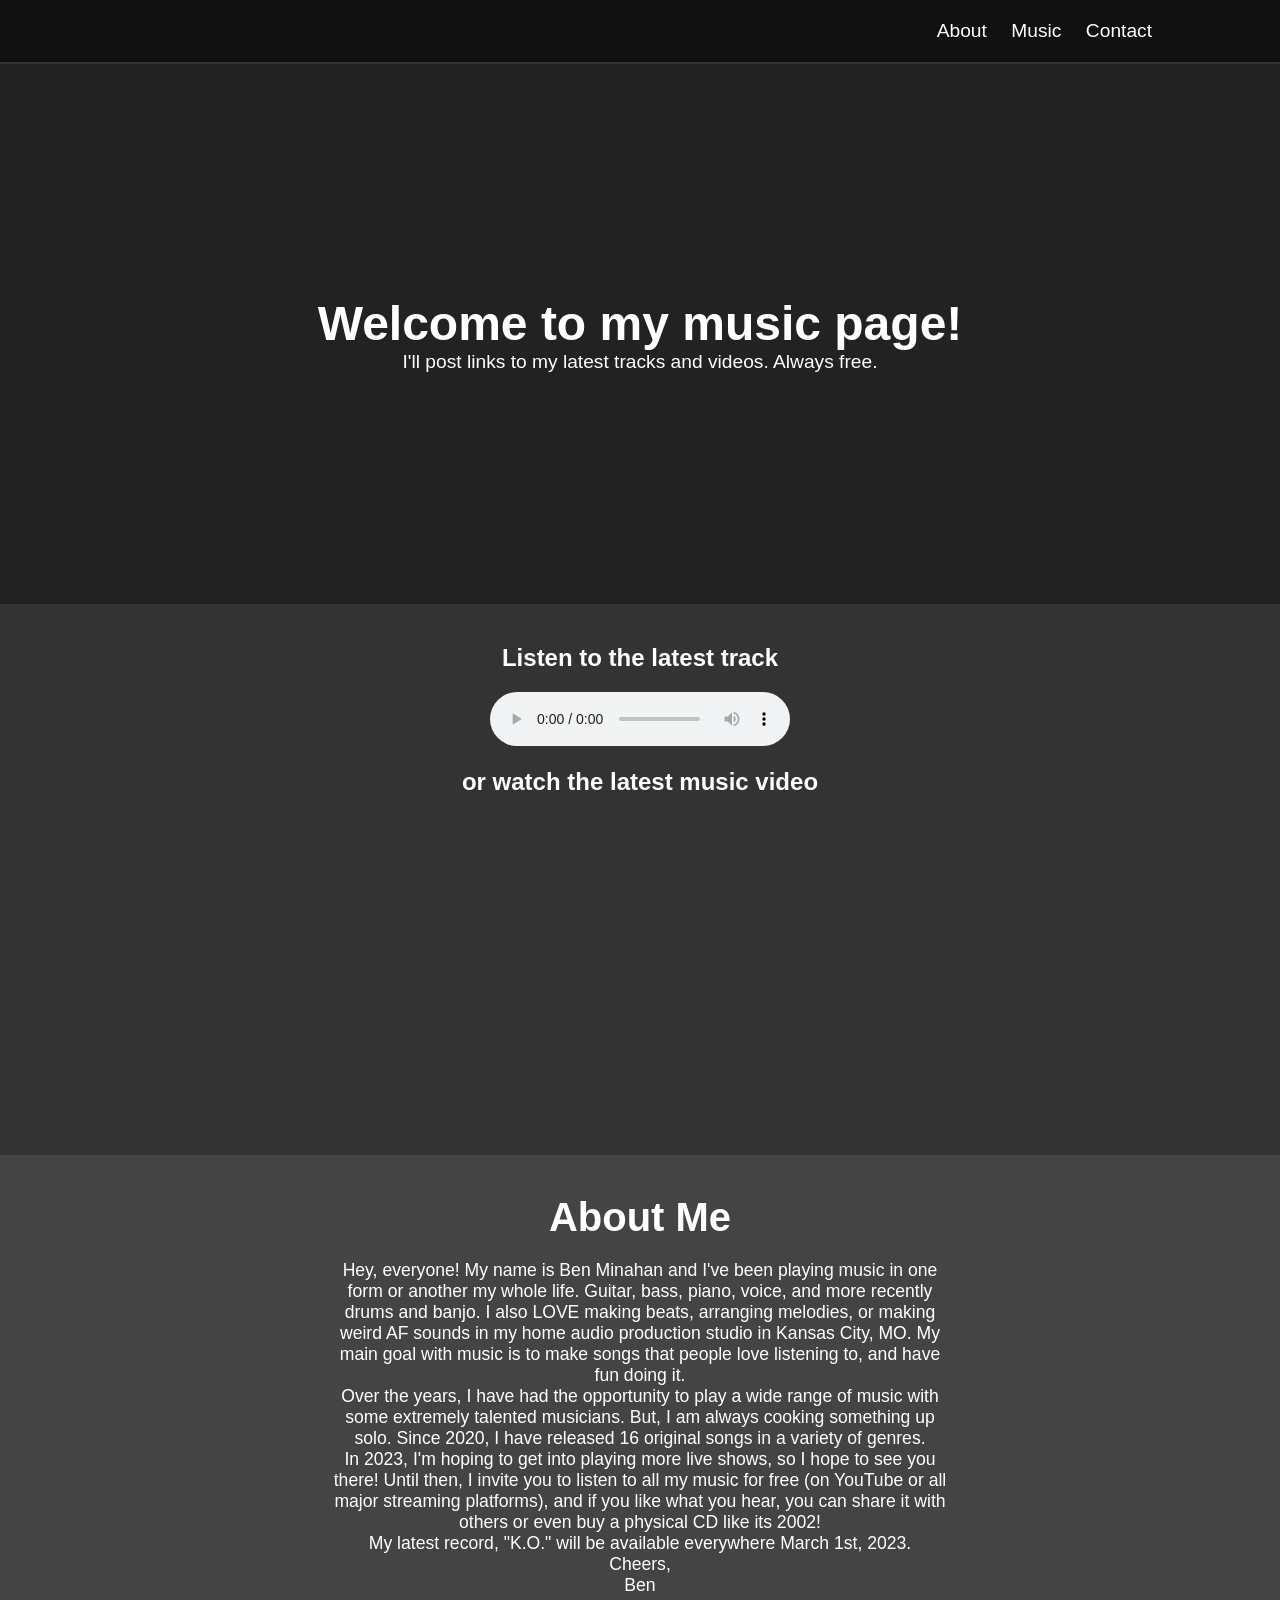
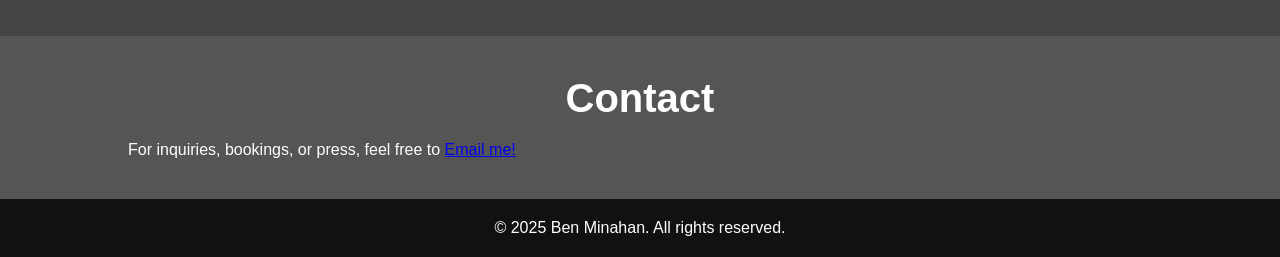
==== index.html @ 171ef887 "make background image" ====
<!DOCTYPE html>
<html lang="en">
<head>
  <meta charset="UTF-8">
  <meta name="viewport" content="width=device-width, initial-scale=1.0">
  <meta name="description" content="Official Website of [Musician's Name]">
  <title>Ben Minahan Music - Official Website</title>
  <link rel="stylesheet" href="styles.css">
</head>
<body>
  <header class="header">
    <div class="container">
      <nav>
        <ul>
          <li><a href="#about">About</a></li>
          <li><a href="#music">Music</a></li>
          <li><a href="#contact">Contact</a></li>
        </ul>
      </nav>
    </div>
  </header>

  <section id="hero" class="hero" style="background-image: url('ben-dandylion.jpg');">
    <div class="hero-content">
      <h2>Welcome to my music page!</h2>
      <p>I'll post links to my latest tracks and videos. Always free.</p>
    </div>
  </section>

  <section id="music" class="music">
    <div class="container">
      <h2>Listen to the latest track</h2>
      <audio controls>
        <source src="audio/track.mp3" type="audio/mpeg">
        Your browser does not support the audio element.
      </audio>
    </div>
    <br>
    <div class="container">
      <h2>or watch the latest music video</h2>
      <iframe width="560" height="315" src="https://www.youtube.com/embed/m8lIulP25Xk?si=ZqQTw4-spLKIsYto" title="YouTube video player" frameborder="0" allow="accelerometer; autoplay; clipboard-write; encrypted-media; gyroscope; picture-in-picture; web-share" referrerpolicy="strict-origin-when-cross-origin" allowfullscreen></iframe>
    </div>
  </section>

  <section id="about" class="about">
    <div class="container">
      <h2>About Me</h2>
      <div>
        <p style="text-align:center;">Hey, everyone! My name is Ben Minahan and I've been playing music in one form or another my whole life. Guitar, bass, piano, voice, and more recently drums and banjo. I also LOVE making beats, arranging melodies, or making weird AF sounds in my home audio production studio in Kansas City, MO. My main goal with music is to make songs that people love listening to, and have fun doing it.</p>
        
        <p style="text-align:center;">Over the years, I have had the opportunity to play a wide range of music with some extremely talented musicians. But, I am always cooking something up solo. Since 2020, I have released 16 original songs in a variety of genres.</p>
        
        <p style="text-align:center;">In 2023, I'm hoping to get into playing more live shows, so I hope to see you there! Until then, I invite you to listen to all my music for free (on YouTube or all major streaming platforms), and if you like what you hear, you can share it with others or even buy a physical CD like its 2002!</p>
        
        <p style="text-align:center;">My latest record, "K.O." will be available everywhere March 1st, 2023.</p>
        
        <p style="text-align:center;">Cheers,</p>
        
        <p style="text-align:center;">Ben</p>
      </div>
  </section>

  <section id="contact" class="contact">
    <div class="container">
      <h2>Contact</h2>
      <p>For inquiries, bookings, or press, feel free to <a href="mailto:bminahan73@gmail.com">Email me!</a></p>
    </div>
  </section>

  <footer class="footer">
    <div class="container">
      <p>&copy; 2025 Ben Minahan. All rights reserved.</p>
    </div>
  </footer>

  <script src="script.js"></script>
</body>
</html>
---- styles.css ----
/* Reset and basic styling */
* {
  margin: 0;
  padding: 0;
  box-sizing: border-box;
}

body {
  font-family: 'Arial', sans-serif;
  color: #fff;
  background-color: #222;
}

.container {
  width: 80%;
  margin: 0 auto;
}

/* Header */
.header {
  padding: 20px 0;
  background-color: #111;
  border-bottom: 2px solid #333;
}

.header .logo h1 {
  font-size: 2.5rem;
  color: #fff;
  margin-bottom: 0;
}

.header nav ul {
  list-style: none;
  text-align: right;
}

.header nav ul li {
  display: inline-block;
  margin-left: 20px;
}

.header nav ul li a {
  color: #fff;
  text-decoration: none;
  font-size: 1.2rem;
}

/* Hero Section */
.hero {
  background: url('hero-image.jpg') no-repeat center center/cover;
  height: 60vh;
  display: flex;
  align-items: center;
  justify-content: center;
  text-align: center;
}

.hero-content h2 {
  font-size: 3rem;
  color: #fff;
}

.hero-content p {
  font-size: 1.2rem;
  color: #fff;
}

/* Music Section */
.music {
  padding: 40px 0;
  background-color: #333;
  text-align: center;
}

.music audio {
  margin-top: 20px;
}

/* About Section */
.about {
  padding: 40px 0;
  background-color: #444;
  text-align: center;
}

.about h2 {
  font-size: 2.5rem;
  margin-bottom: 20px;
}

.about p {
  font-size: 1.1rem;
  width: 60%;
  margin: 0 auto;
}

/* Contact Section */
.contact {
  padding: 40px 0;
  background-color: #555;
}

.contact h2 {
  font-size: 2.5rem;
  text-align: center;
  margin-bottom: 20px;
}

.contact form {
  max-width: 600px;
  margin: 0 auto;
}

.contact label {
  font-size: 1.1rem;
  display: block;
  margin-bottom: 5px;
}

.contact input, .contact textarea {
  width: 100%;
  padding: 10px;
  margin-bottom: 20px;
  border: 1px solid #333;
  border-radius: 5px;
  background-color: #666;
  color: #fff;
}

.contact button {
  width: 100%;
  padding: 15px;
  background-color: #000;
  color: #fff;
  border: none;
  font-size: 1.2rem;
  cursor: pointer;
  transition: background-color 0.3s;
}

.contact button:hover {
  background-color: #444;
}

/* Footer */
.footer {
  padding: 20px 0;
  background-color: #111;
  text-align: center;
}

.footer p {
  font-size: 1rem;
}
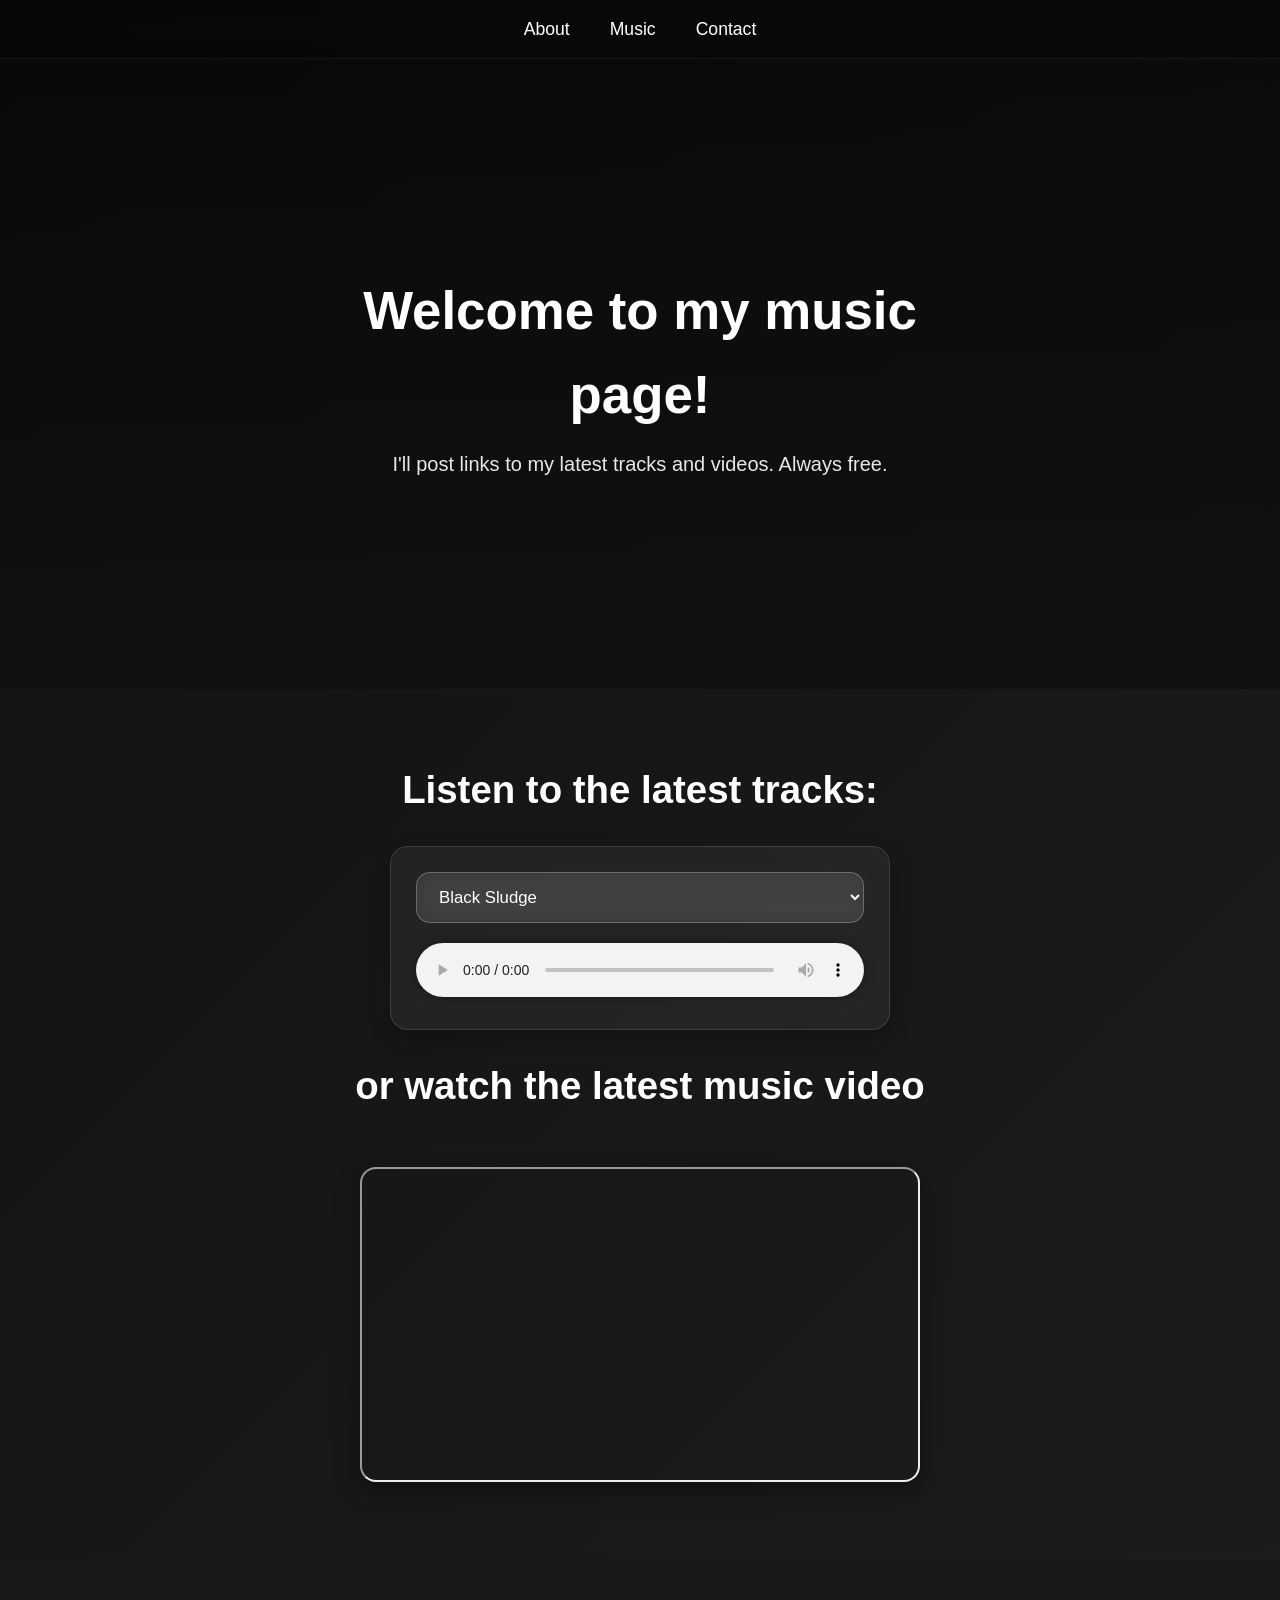
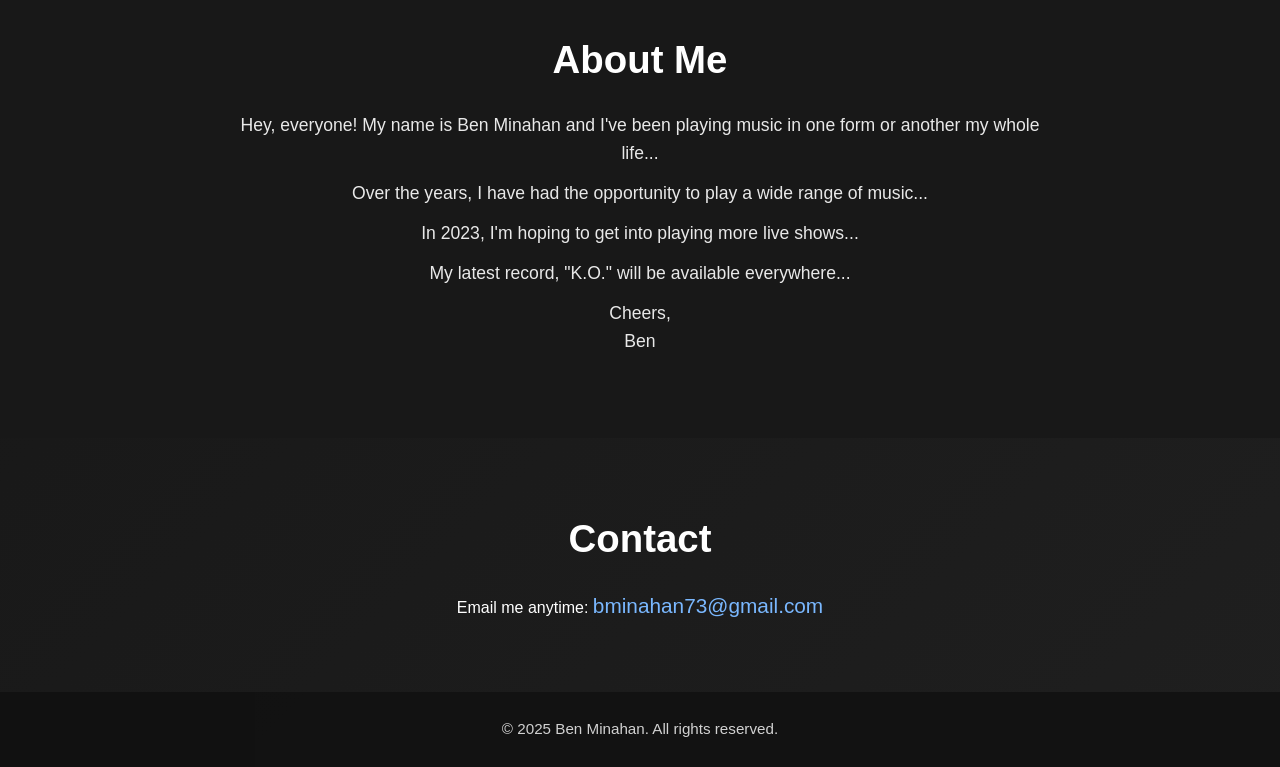
==== commit d5d28cdf: "site revamp" ====
--- a/index.html
+++ b/index.html
@@ -1,26 +1,228 @@
 <!DOCTYPE html>
 <html lang="en">
 <head>
-  <meta charset="UTF-8">
-  <meta name="viewport" content="width=device-width, initial-scale=1.0">
-  <meta name="description" content="Official Website of [Musician's Name]">
+  <meta charset="UTF-8" />
+  <meta name="viewport" content="width=device-width, initial-scale=1.0" />
   <title>Ben Minahan Music - Official Website</title>
-  <link rel="stylesheet" href="styles.css">
+
+  <style>
+    /* Global Reset */
+    * {
+      margin: 0;
+      padding: 0;
+      box-sizing: border-box;
+    }
+
+    body {
+      font-family: "Inter", Arial, sans-serif;
+      background: linear-gradient(135deg, #111 0%, #1f1f1f 100%);
+      color: #fff;
+      line-height: 1.6;
+      overflow-x: hidden;
+    }
+
+    .container {
+      width: min(90%, 1100px);
+      margin: auto;
+    }
+
+    /* Header */
+    header {
+      position: sticky;
+      top: 0;
+      backdrop-filter: blur(12px);
+      background: rgba(0, 0, 0, 0.55);
+      padding: 15px 0;
+      z-index: 20;
+      border-bottom: 1px solid rgba(255, 255, 255, 0.06);
+    }
+
+    nav ul {
+      display: flex;
+      justify-content: center;
+      list-style: none;
+      gap: 40px;
+    }
+
+    nav a {
+      color: #fff;
+      text-decoration: none;
+      font-size: 1.1rem;
+      font-weight: 500;
+      padding-bottom: 4px;
+      transition: 0.25s ease;
+    }
+
+    nav a:hover {
+      color: #7ab8ff;
+      border-bottom: 2px solid #7ab8ff;
+    }
+
+    /* Hero Section */
+    .hero {
+      background: url('/img/benm-dandylion.jpg') center/cover no-repeat;
+      height: 70vh;
+      display: flex;
+      justify-content: center;
+      align-items: center;
+      text-align: center;
+      padding: 0 20px;
+      position: relative;
+    }
+
+    .hero::after {
+      content: "";
+      position: absolute;
+      inset: 0;
+      background: linear-gradient(to bottom, rgba(0,0,0,0.5), #111);
+    }
+
+    .hero-content {
+      position: relative;
+      z-index: 2;
+      max-width: 700px;
+    }
+
+    .hero h2 {
+      font-size: 3.3rem;
+      font-weight: 700;
+      margin-bottom: 10px;
+    }
+
+    .hero p {
+      font-size: 1.25rem;
+      opacity: 0.9;
+    }
+
+    /* Section Titles */
+    h2 {
+      font-size: 2.4rem;
+      font-weight: 600;
+      margin-bottom: 20px;
+    }
+
+    /* Music Section */
+    .music {
+      padding: 70px 0;
+      text-align: center;
+    }
+
+    .glass-box {
+      margin: 25px auto;
+      padding: 25px;
+      width: min(90%, 500px);
+      background: rgba(255, 255, 255, 0.06);
+      border-radius: 18px;
+      backdrop-filter: blur(10px);
+      border: 1px solid rgba(255, 255, 255, 0.12);
+      box-shadow: 0 8px 20px rgba(0,0,0,0.25);
+    }
+
+    /* Custom Select */
+    .styled-select {
+      width: 100%;
+      padding: 14px 18px;
+      border-radius: 14px;
+      border: 1px solid rgba(255,255,255,0.25);
+      background: rgba(255,255,255,0.08);
+      color: #fff;
+      font-size: 1.05rem;
+      cursor: pointer;
+      backdrop-filter: blur(8px);
+      transition: 0.3s;
+    }
+
+    .styled-select:hover {
+      background: rgba(255,255,255,0.15);
+    }
+
+    .styled-select:focus {
+      outline: 2px solid #7ab8ff;
+    }
+
+    /* Ensure visible text in the dropdown list */
+    .styled-select {
+    color: #fff; /* keeps the selected value white in your dark UI */
+    }
+
+    /* Make the option text dark on the (typically) light dropdown background */
+    .styled-select option {
+    color: #111;
+    background: #fff; /* explicit background helps some browsers */
+    }
+
+    /* small nicety: make the selected option show white text on dark background */
+    .styled-select option:checked,
+    .styled-select option[selected] {
+    color: #fff;
+    background: rgba(0,0,0,0.6);
+    }
+
+    audio {
+      width: 100%;
+      margin-top: 20px;
+      filter: drop-shadow(0 0 6px rgba(0,0,0,0.35));
+    }
+
+    iframe {
+      border-radius: 16px;
+      margin-top: 30px;
+      box-shadow: 0 8px 25px rgba(0,0,0,0.4);
+    }
+
+    /* About Section */
+    .about {
+      padding: 70px 0;
+      text-align: center;
+      background: #181818;
+    }
+
+    .about p {
+      max-width: 800px;
+      margin: 12px auto;
+      opacity: 0.9;
+      font-size: 1.1rem;
+    }
+
+    /* Contact Section */
+    .contact {
+      padding: 70px 0;
+      text-align: center;
+    }
+
+    .contact a {
+      color: #7ab8ff;
+      font-size: 1.3rem;
+      text-decoration: none;
+    }
+
+    .contact a:hover {
+      text-decoration: underline;
+    }
+
+    /* Footer */
+    footer {
+      padding: 25px 0;
+      background: #101010;
+      text-align: center;
+      font-size: 0.95rem;
+      opacity: 0.8;
+    }
+  </style>
 </head>
+
 <body>
-  <header class="header">
-    <div class="container">
-      <nav>
-        <ul>
-          <li><a href="#about">About</a></li>
-          <li><a href="#music">Music</a></li>
-          <li><a href="#contact">Contact</a></li>
-        </ul>
-      </nav>
-    </div>
+  <header>
+    <nav>
+      <ul>
+        <li><a href="#about">About</a></li>
+        <li><a href="#music">Music</a></li>
+        <li><a href="#contact">Contact</a></li>
+      </ul>
+    </nav>
   </header>
 
-  <section id="hero" class="hero" style="background-image: url('ben-dandylion.jpg');">
+  <section class="hero">
     <div class="hero-content">
       <h2>Welcome to my music page!</h2>
       <p>I'll post links to my latest tracks and videos. Always free.</p>
@@ -28,51 +230,72 @@
   </section>
 
   <section id="music" class="music">
-    <div class="container">
-      <h2>Listen to the latest track</h2>
-      <audio controls>
-        <source src="audio/track.mp3" type="audio/mpeg">
-        Your browser does not support the audio element.
+    <h2>Listen to the latest tracks:</h2>
+
+    <div class="glass-box">
+      <select id="songSelect" class="styled-select">
+        <option value="ko-album/01 Black Sludge.wav">Black Sludge</option>
+        <option value="ko-album/02 I'll Wait It Out.wav">I'll Wait it Out</option>
+        <option value="ko-album/03 What are you Running From.wav">What are you Running From</option>
+        <option value="ko-album/04 Ghosts.wav">Ghost (Justin Bieber Cover)</option>
+        <option value="ko-album/05 Every Time you Look Around.wav">Every Time you Look Around</option>
+        <option value="ko-album/06 Can't Look Away.wav">Can't Look Away</option>
+      </select>
+
+      <audio id="audioPlayer" controls>
+        <source id="audioSource" src="ko-album/01 Black Sludge.wav" type="audio/mpeg" />
       </audio>
     </div>
-    <br>
-    <div class="container">
-      <h2>or watch the latest music video</h2>
-      <iframe width="560" height="315" src="https://www.youtube.com/embed/m8lIulP25Xk?si=ZqQTw4-spLKIsYto" title="YouTube video player" frameborder="0" allow="accelerometer; autoplay; clipboard-write; encrypted-media; gyroscope; picture-in-picture; web-share" referrerpolicy="strict-origin-when-cross-origin" allowfullscreen></iframe>
-    </div>
+
+    <h2>or watch the latest music video</h2>
+    <iframe width="560" height="315"
+      src="https://www.youtube.com/embed/m8lIulP25Xk?si=ZqQTw4-spLKIsYto"
+      allowfullscreen>
+    </iframe>
   </section>
 
   <section id="about" class="about">
     <div class="container">
       <h2>About Me</h2>
-      <div>
-        <p style="text-align:center;">Hey, everyone! My name is Ben Minahan and I've been playing music in one form or another my whole life. Guitar, bass, piano, voice, and more recently drums and banjo. I also LOVE making beats, arranging melodies, or making weird AF sounds in my home audio production studio in Kansas City, MO. My main goal with music is to make songs that people love listening to, and have fun doing it.</p>
-        
-        <p style="text-align:center;">Over the years, I have had the opportunity to play a wide range of music with some extremely talented musicians. But, I am always cooking something up solo. Since 2020, I have released 16 original songs in a variety of genres.</p>
-        
-        <p style="text-align:center;">In 2023, I'm hoping to get into playing more live shows, so I hope to see you there! Until then, I invite you to listen to all my music for free (on YouTube or all major streaming platforms), and if you like what you hear, you can share it with others or even buy a physical CD like its 2002!</p>
-        
-        <p style="text-align:center;">My latest record, "K.O." will be available everywhere March 1st, 2023.</p>
-        
-        <p style="text-align:center;">Cheers,</p>
-        
-        <p style="text-align:center;">Ben</p>
-      </div>
-  </section>
-
-  <section id="contact" class="contact">
-    <div class="container">
-      <h2>Contact</h2>
-      <p>For inquiries, bookings, or press, feel free to <a href="mailto:bminahan73@gmail.com">Email me!</a></p>
+
+      <p>Hey, everyone! My name is Ben Minahan and I've been playing music in one form or another my whole life...</p>
+      <p>Over the years, I have had the opportunity to play a wide range of music...</p>
+      <p>In 2023, I'm hoping to get into playing more live shows...</p>
+      <p>My latest record, "K.O." will be available everywhere...</p>
+      <p>Cheers,<br>Ben</p>
     </div>
   </section>
 
-  <footer class="footer">
-    <div class="container">
-      <p>&copy; 2025 Ben Minahan. All rights reserved.</p>
-    </div>
+  <section id="contact" class="contact">
+    <h2>Contact</h2>
+    <p>Email me anytime: <a href="mailto:bminahan73@gmail.com">bminahan73@gmail.com</a></p>
+  </section>
+
+  <footer>
+    <p>&copy; 2025 Ben Minahan. All rights reserved.</p>
   </footer>
 
-  <script src="script.js"></script>
+  <script>
+    // Smooth scroll
+    document.querySelectorAll('a[href^="#"]').forEach(link => {
+      link.addEventListener("click", e => {
+        e.preventDefault();
+        document.querySelector(link.getAttribute("href")).scrollIntoView({
+          behavior: "smooth"
+        });
+      });
+    });
+
+    // Dynamic Audio Player
+    const select = document.getElementById("songSelect");
+    const audio = document.getElementById("audioPlayer");
+    const source = document.getElementById("audioSource");
+
+    select.addEventListener("change", () => {
+      source.src = select.value;
+      audio.load();
+      audio.play();
+    });
+  </script>
 </body>
 </html>
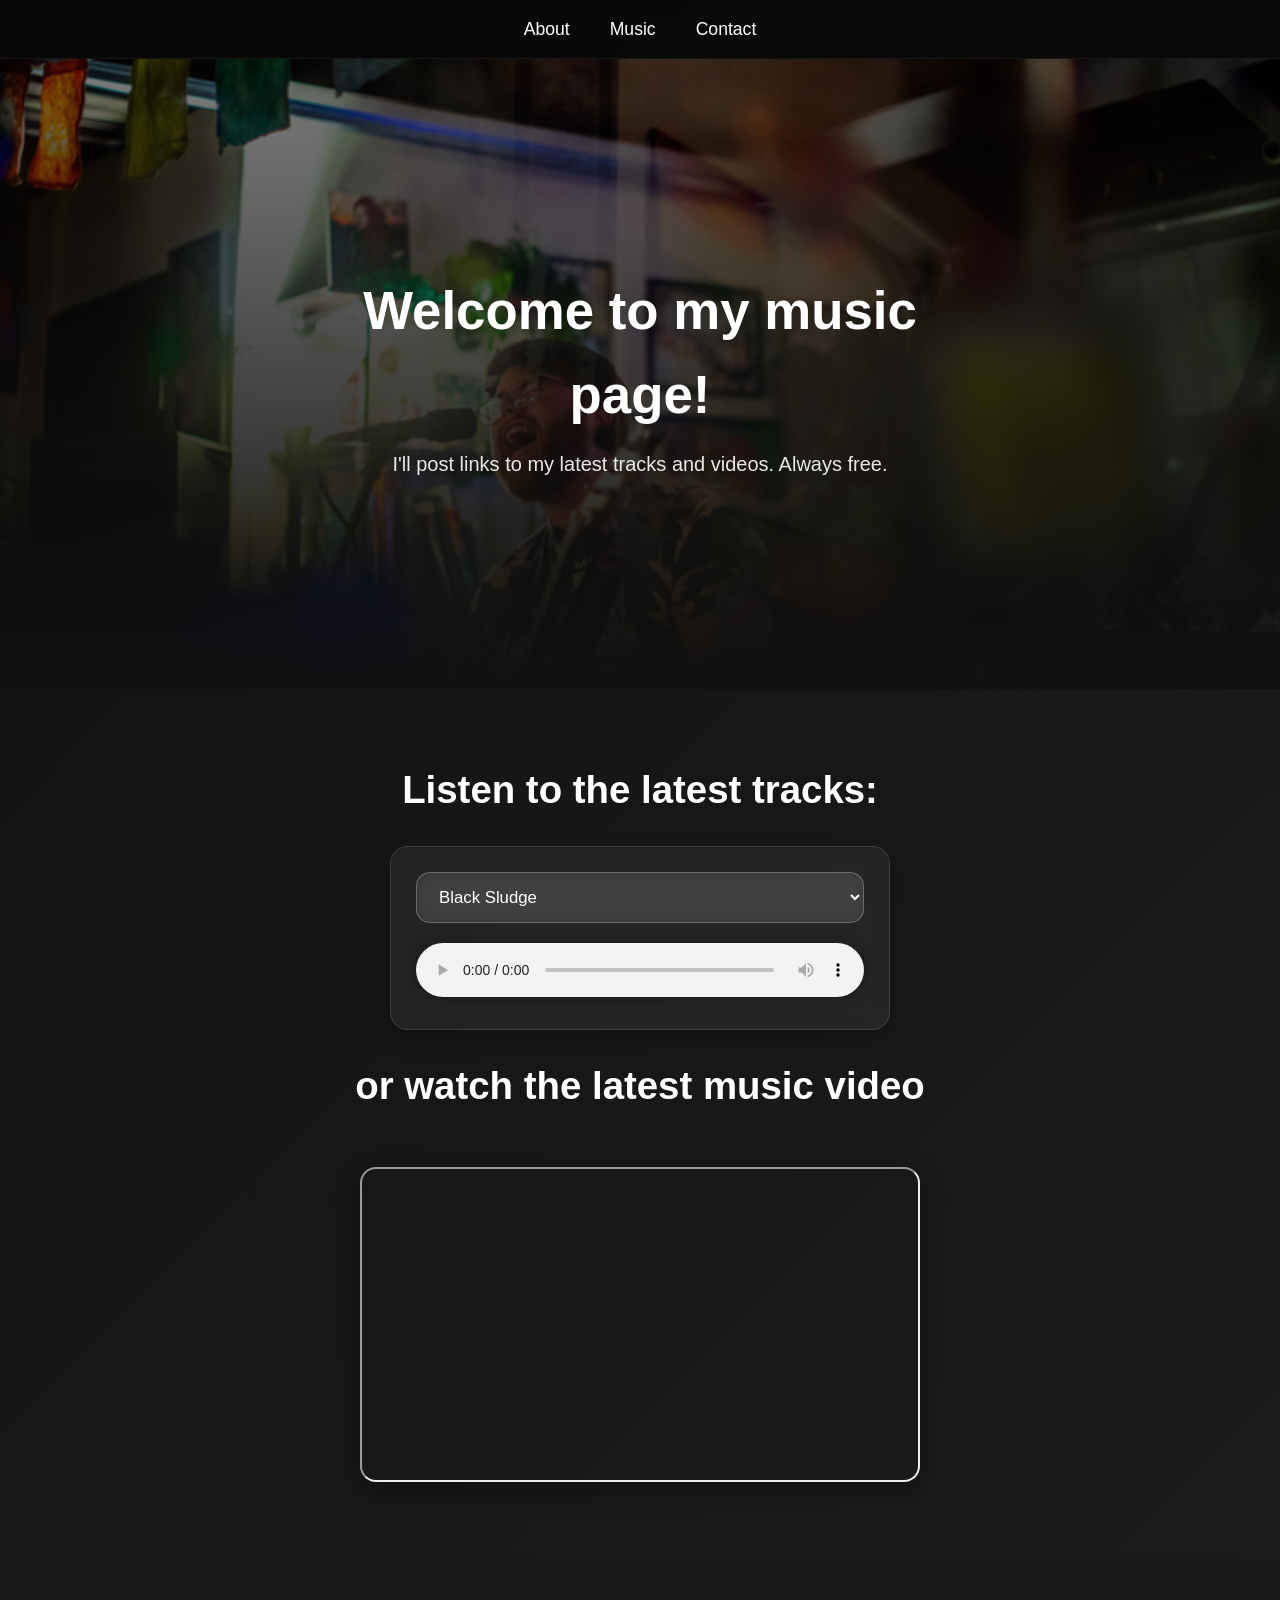
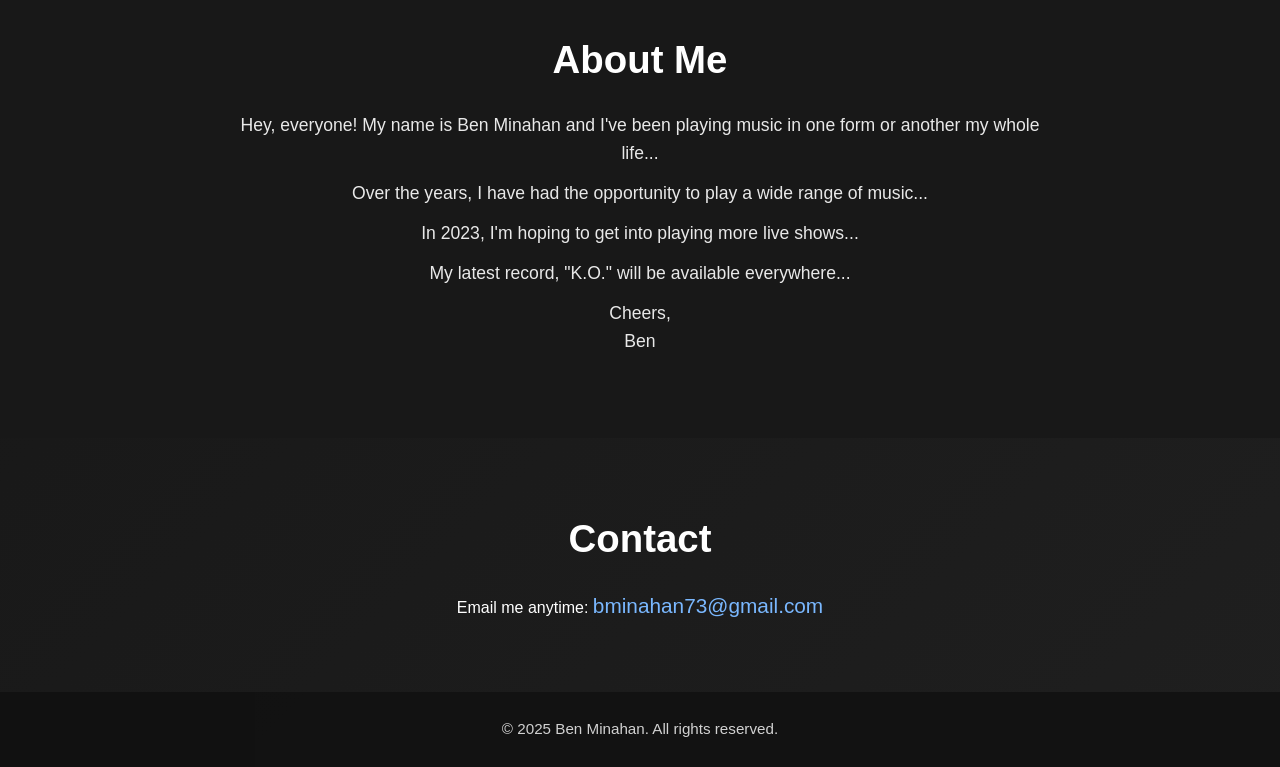
==== commit 2fc81e5b: "adding image and fixing paths" ====
--- a/index.html
+++ b/index.html
@@ -60,7 +60,7 @@
 
     /* Hero Section */
     .hero {
-      background: url('/img/benm-dandylion.jpg') center/cover no-repeat;
+      background: url('./img/me-music.jpg') center/cover no-repeat;
       height: 70vh;
       display: flex;
       justify-content: center;
@@ -234,16 +234,16 @@
 
     <div class="glass-box">
       <select id="songSelect" class="styled-select">
-        <option value="ko-album/01 Black Sludge.wav">Black Sludge</option>
-        <option value="ko-album/02 I'll Wait It Out.wav">I'll Wait it Out</option>
-        <option value="ko-album/03 What are you Running From.wav">What are you Running From</option>
-        <option value="ko-album/04 Ghosts.wav">Ghost (Justin Bieber Cover)</option>
-        <option value="ko-album/05 Every Time you Look Around.wav">Every Time you Look Around</option>
-        <option value="ko-album/06 Can't Look Away.wav">Can't Look Away</option>
+        <option value="./ko-album/01 Black Sludge.wav">Black Sludge</option>
+        <option value="./ko-album/02 I'll Wait It Out.wav">I'll Wait it Out</option>
+        <option value="./ko-album/03 What are you Running From.wav">What are you Running From</option>
+        <option value="./ko-album/04 Ghosts.wav">Ghost (Justin Bieber Cover)</option>
+        <option value="./ko-album/05 Every Time you Look Around.wav">Every Time you Look Around</option>
+        <option value="./ko-album/06 Can't Look Away.wav">Can't Look Away</option>
       </select>
 
       <audio id="audioPlayer" controls>
-        <source id="audioSource" src="ko-album/01 Black Sludge.wav" type="audio/mpeg" />
+        <source id="audioSource" src="./ko-album/01 Black Sludge.wav" type="audio/mpeg" />
       </audio>
     </div>
 
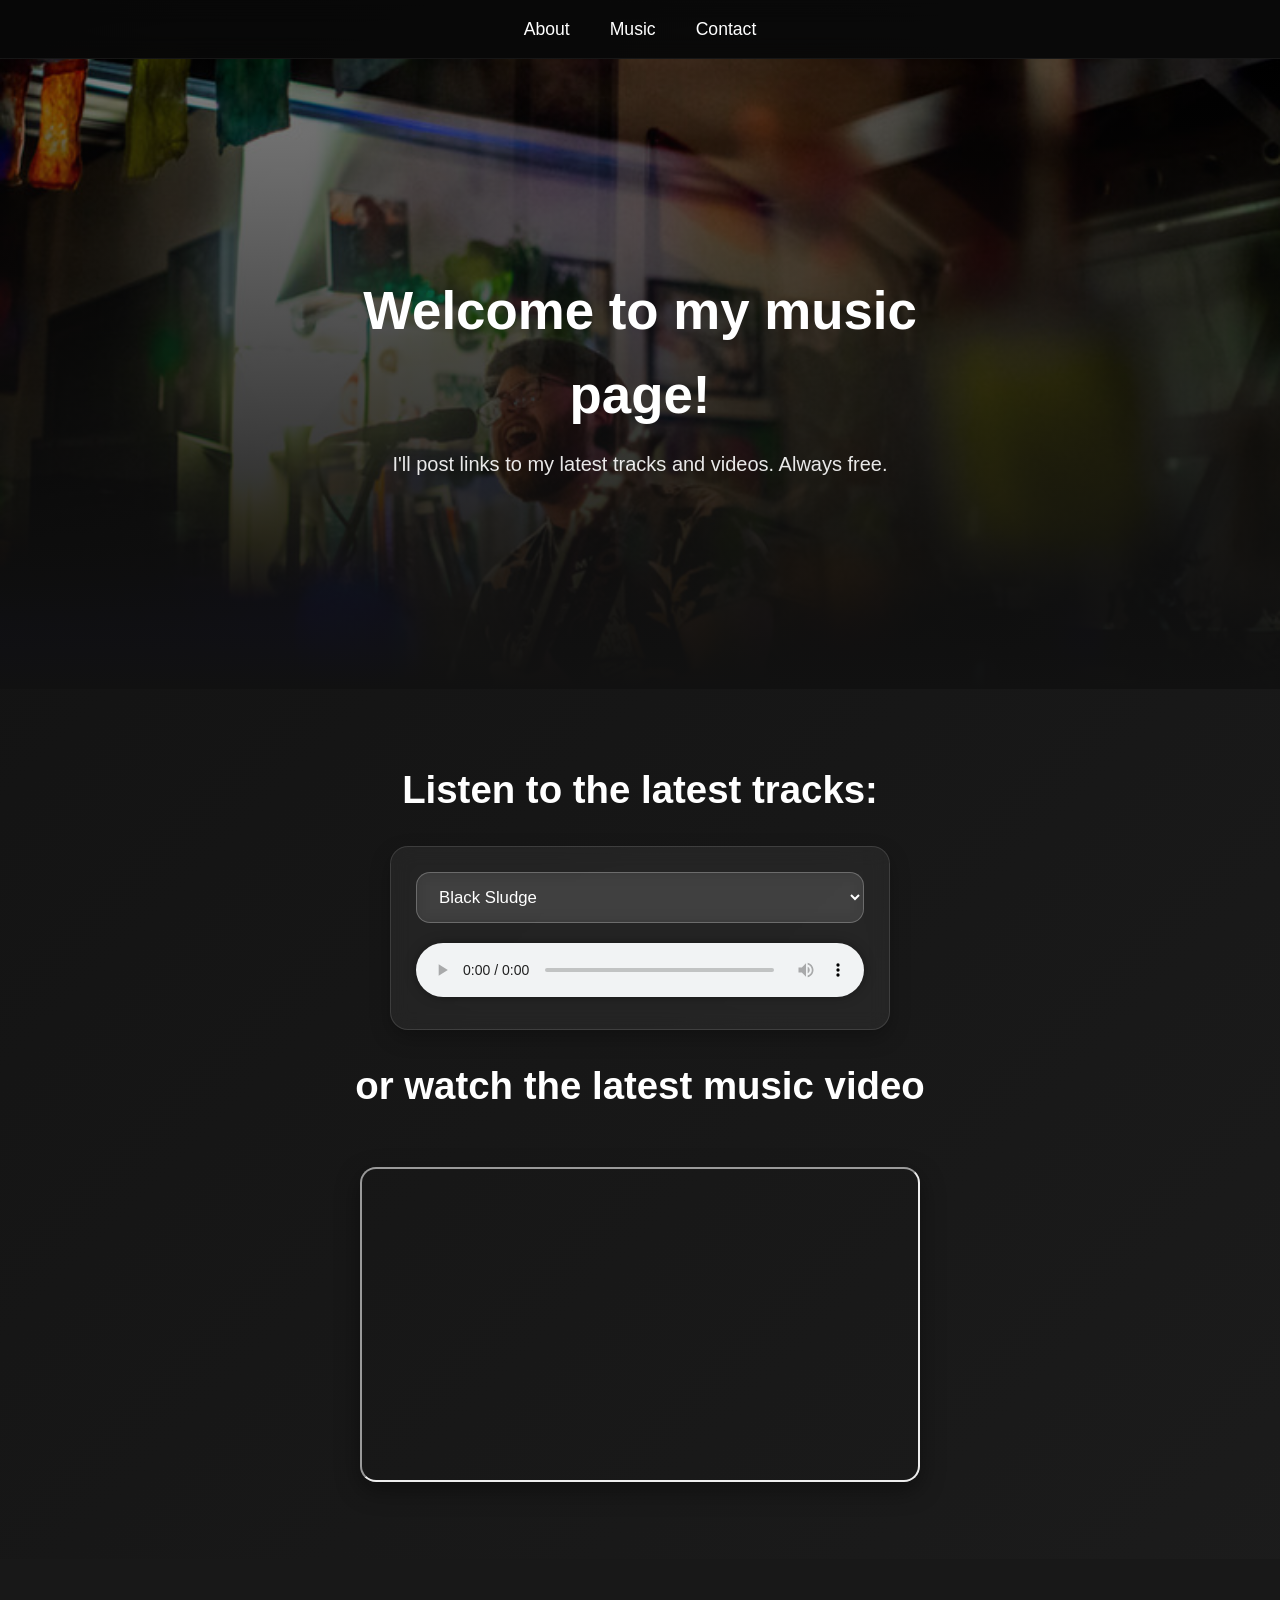
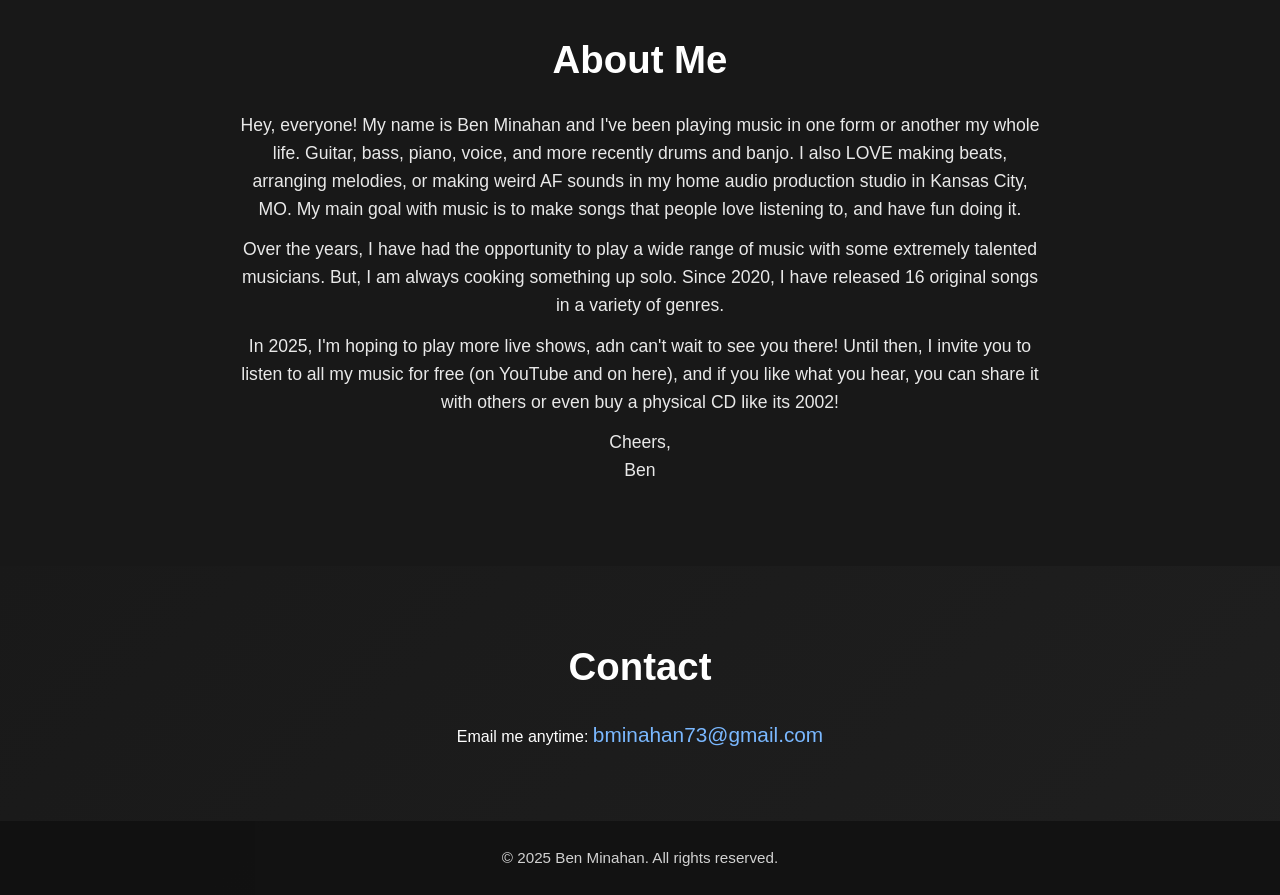
==== commit 8760414e: "fixing copy" ====
--- a/index.html
+++ b/index.html
@@ -258,10 +258,9 @@
     <div class="container">
       <h2>About Me</h2>
 
-      <p>Hey, everyone! My name is Ben Minahan and I've been playing music in one form or another my whole life...</p>
-      <p>Over the years, I have had the opportunity to play a wide range of music...</p>
-      <p>In 2023, I'm hoping to get into playing more live shows...</p>
-      <p>My latest record, "K.O." will be available everywhere...</p>
+      <p>Hey, everyone! My name is Ben Minahan and I've been playing music in one form or another my whole life. Guitar, bass, piano, voice, and more recently drums and banjo. I also LOVE making beats, arranging melodies, or making weird AF sounds in my home audio production studio in Kansas City, MO. My main goal with music is to make songs that people love listening to, and have fun doing it.</p>
+      <p>Over the years, I have had the opportunity to play a wide range of music with some extremely talented musicians. But, I am always cooking something up solo. Since 2020, I have released 16 original songs in a variety of genres.</p>
+      <p>In 2025, I'm hoping to play more live shows, adn can't wait to see you there! Until then, I invite you to listen to all my music for free (on YouTube and on here), and if you like what you hear, you can share it with others or even buy a physical CD like its 2002!</p>
       <p>Cheers,<br>Ben</p>
     </div>
   </section>
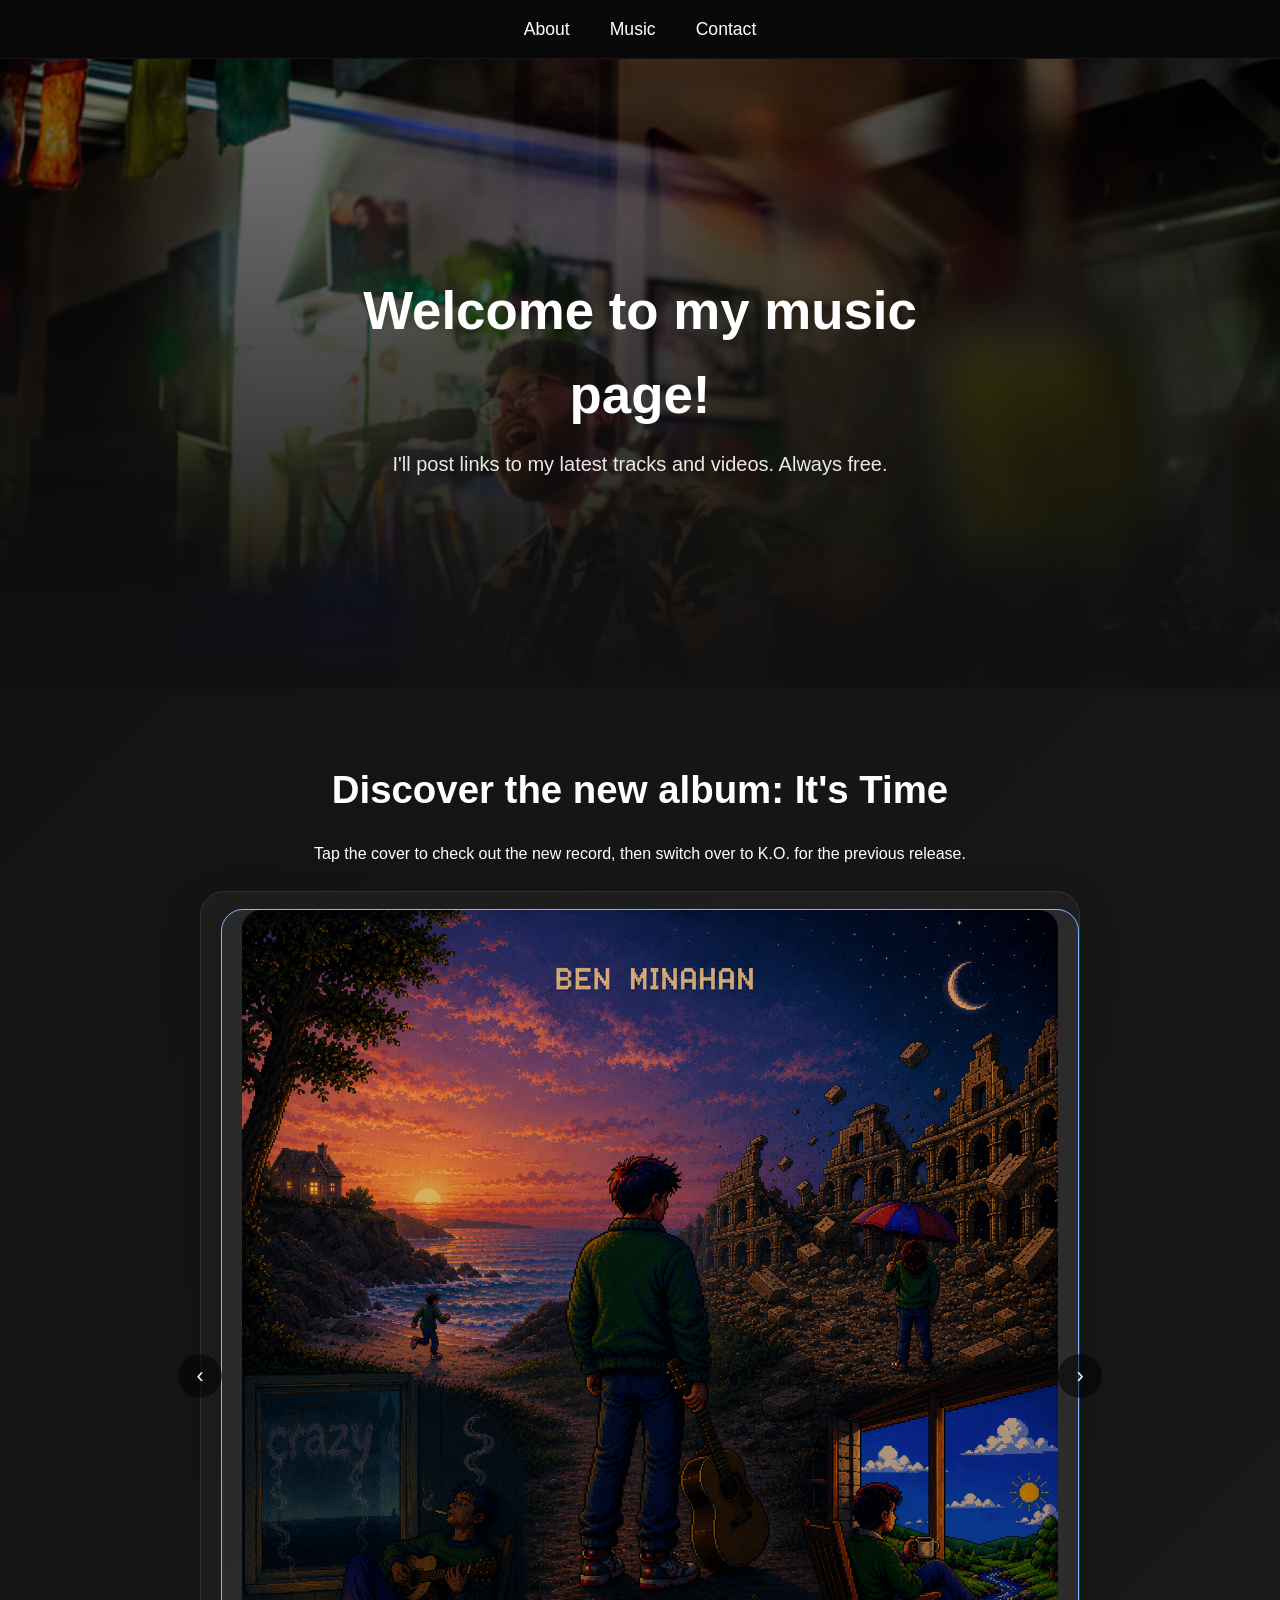
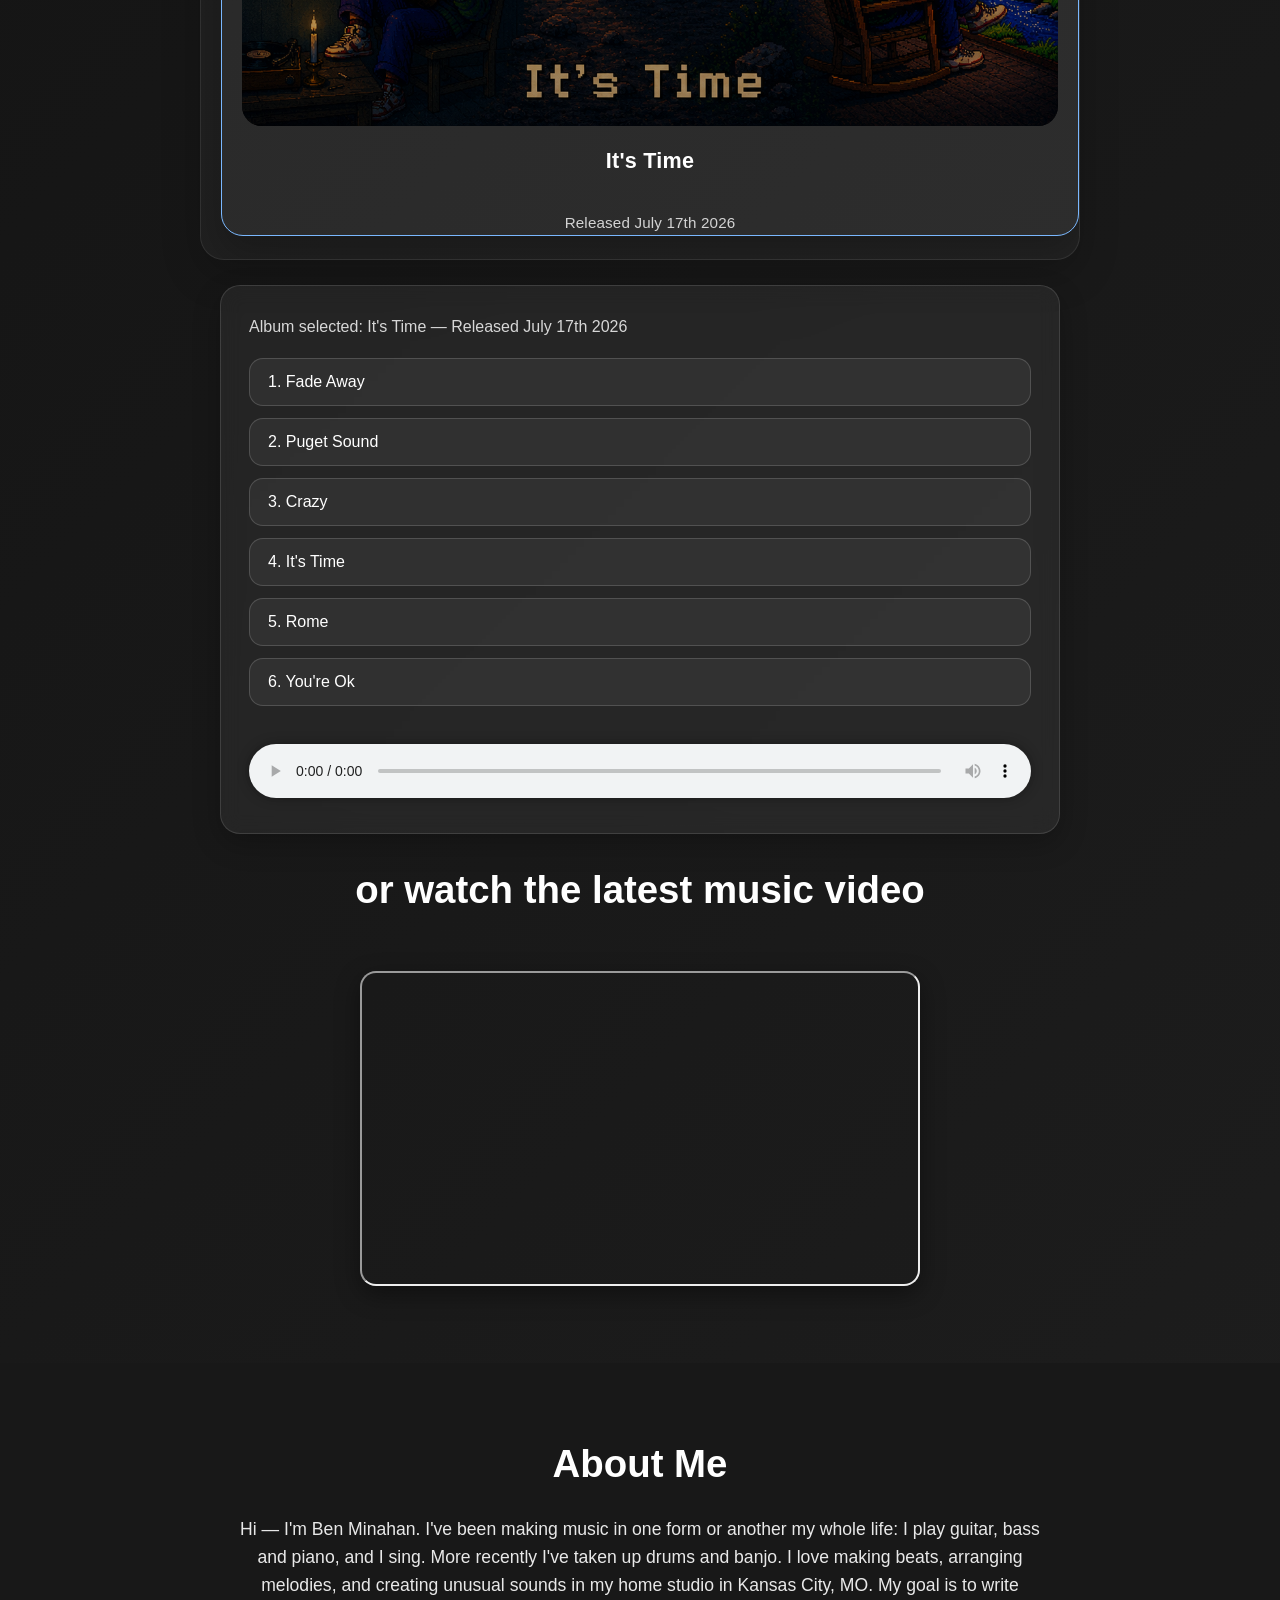
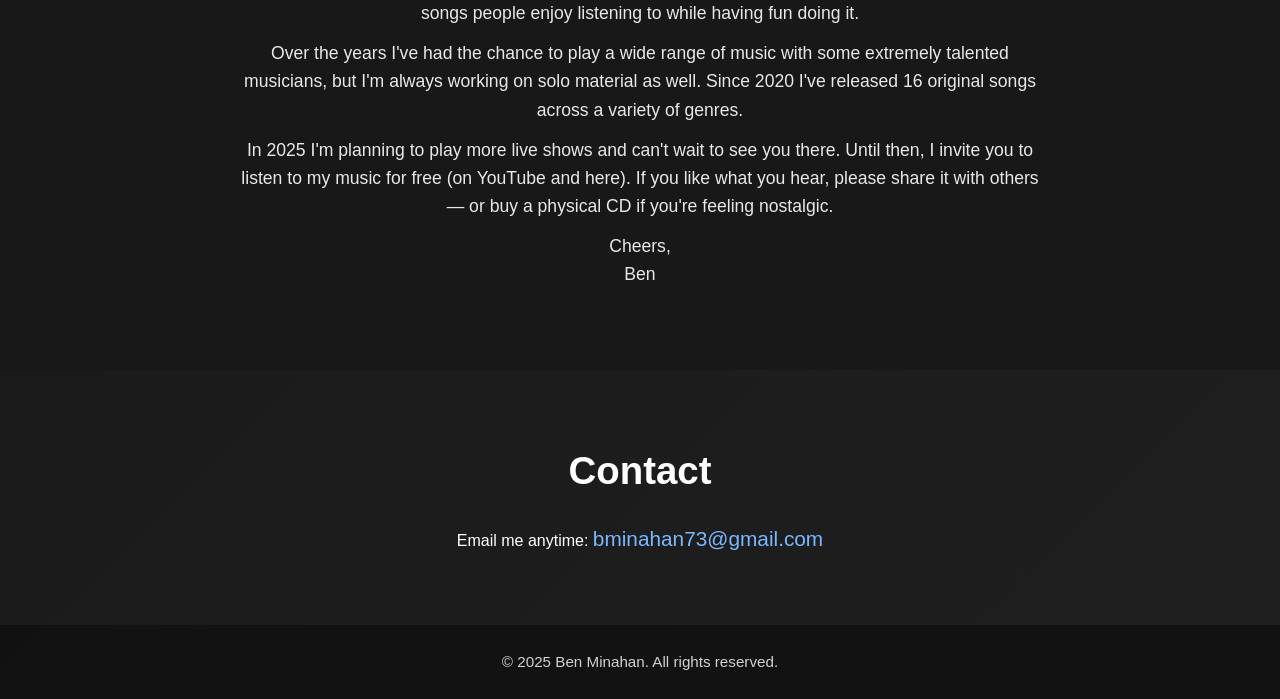
==== commit b83cf6b3: "adding new album" ====
--- a/index.html
+++ b/index.html
@@ -107,60 +107,193 @@
       text-align: center;
     }
 
-    .glass-box {
+    .carousel-wrapper {
+      margin: 25px auto 10px;
+      max-width: 880px;
+      position: relative;
+    }
+
+    .carousel {
+      overflow: hidden;
+      border-radius: 24px;
+      border: 1px solid rgba(255,255,255,0.08);
+      background: rgba(255,255,255,0.04);
+      box-shadow: 0 14px 40px rgba(0,0,0,0.20);
+    }
+
+    .carousel-track {
+      display: flex;
+      gap: 20px;
+      width: 200%;
+      transition: transform 0.4s ease;
+      padding: 20px;
+    }
+
+    .album-card {
+      flex: 0 0 50%;
+      min-width: 50%;
+      border-radius: 22px;
+      border: 1px solid rgba(255,255,255,0.12);
+      background: rgba(255,255,255,0.05);
+      cursor: pointer;
+      overflow: hidden;
+      transition: transform 0.3s ease, border-color 0.3s ease, box-shadow 0.3s ease;
+    }
+
+    .album-card:hover,
+    .album-card.active {
+      transform: translateY(-3px);
+      border-color: #7ab8ff;
+      box-shadow: 0 18px 35px rgba(0,0,0,0.2);
+    }
+
+    .album-art {
+      aspect-ratio: 1 / 1;
+      min-height: 320px;
+      width: calc(100% - 40px);
+      margin: 0 auto;
+      position: relative;
+      border-radius: 20px;
+      overflow: hidden;
+      background: #111;
+      box-shadow: inset 0 0 45px rgba(0, 0, 0, 0.35);
+    }
+
+    .album-art-image {
+      width: 100%;
+      height: 100%;
+      object-fit: cover;
+      display: block;
+    }
+
+    .album-release {
+      margin: 10px 20px 0;
+      color: #d3d3d3;
+      font-size: 0.95rem;
+      letter-spacing: 0.01em;
+    }
+
+    .album-art-time,
+    .album-art-ko {
+      position: relative;
+    }
+
+    .album-art-time::after,
+    .album-art-ko::after {
+      content: "";
+      position: absolute;
+      inset: 0;
+      background: linear-gradient(180deg, rgba(0,0,0,0.05) 0%, rgba(0,0,0,0.32) 100%);
+      pointer-events: none;
+    }
+
+    .album-label {
+      display: inline-block;
+      padding: 16px 22px;
+      border-radius: 999px;
+      font-size: 1.15rem;
+      font-weight: 700;
+      letter-spacing: 0.04em;
+      text-transform: uppercase;
+      box-shadow: 0 10px 30px rgba(0,0,0,0.25);
+      border: 1px solid rgba(255,255,255,0.16);
+      background: rgba(0,0,0,0.18);
+    }
+
+    .album-card h3 {
+      padding: 18px 20px 22px;
+      font-size: 1.35rem;
+      letter-spacing: 0.01em;
+    }
+
+    .carousel-nav {
+      position: absolute;
+      top: 50%;
+      transform: translateY(-50%);
+      border: none;
+      width: 44px;
+      height: 44px;
+      border-radius: 50%;
+      background: rgba(0,0,0,0.55);
+      color: #fff;
+      cursor: pointer;
+      font-size: 1.35rem;
+      z-index: 2;
+      transition: background 0.2s ease;
+    }
+
+    .carousel-nav:hover {
+      background: rgba(0,0,0,0.75);
+    }
+
+    .carousel-nav.prev {
+      left: -22px;
+    }
+
+    .carousel-nav.next {
+      right: -22px;
+    }
+
+    .album-player-panel {
       margin: 25px auto;
-      padding: 25px;
-      width: min(90%, 500px);
-      background: rgba(255, 255, 255, 0.06);
-      border-radius: 18px;
+      padding: 28px;
+      width: min(90%, 840px);
+      background: rgba(255,255,255,0.06);
+      border-radius: 20px;
       backdrop-filter: blur(10px);
-      border: 1px solid rgba(255, 255, 255, 0.12);
-      box-shadow: 0 8px 20px rgba(0,0,0,0.25);
-    }
-
-    /* Custom Select */
-    .styled-select {
+      border: 1px solid rgba(255,255,255,0.12);
+      box-shadow: 0 10px 28px rgba(0,0,0,0.24);
+      text-align: left;
+    }
+
+    .album-details {
+      font-size: 1rem;
+      color: #d7d7d7;
+      margin-bottom: 18px;
+      min-height: 24px;
+    }
+
+    .track-list {
+      list-style: none;
+      padding: 0;
+      margin: 0;
+      display: grid;
+      gap: 12px;
+    }
+
+    .track-btn {
       width: 100%;
+      border: 1px solid rgba(255,255,255,0.16);
+      border-radius: 14px;
       padding: 14px 18px;
-      border-radius: 14px;
-      border: 1px solid rgba(255,255,255,0.25);
-      background: rgba(255,255,255,0.08);
+      background: rgba(255,255,255,0.05);
       color: #fff;
-      font-size: 1.05rem;
+      font-size: 1rem;
       cursor: pointer;
-      backdrop-filter: blur(8px);
-      transition: 0.3s;
-    }
-
-    .styled-select:hover {
-      background: rgba(255,255,255,0.15);
-    }
-
-    .styled-select:focus {
-      outline: 2px solid #7ab8ff;
-    }
-
-    /* Ensure visible text in the dropdown list */
-    .styled-select {
-    color: #fff; /* keeps the selected value white in your dark UI */
-    }
-
-    /* Make the option text dark on the (typically) light dropdown background */
-    .styled-select option {
-    color: #111;
-    background: #fff; /* explicit background helps some browsers */
-    }
-
-    /* small nicety: make the selected option show white text on dark background */
-    .styled-select option:checked,
-    .styled-select option[selected] {
-    color: #fff;
-    background: rgba(0,0,0,0.6);
+      text-align: left;
+      transition: background 0.25s ease, border-color 0.25s ease;
+    }
+
+    .track-btn:hover:not(:disabled) {
+      background: rgba(255,255,255,0.12);
+      border-color: #7ab8ff;
+    }
+
+    .track-btn:disabled,
+    .track-btn.disabled {
+      opacity: 0.55;
+      cursor: not-allowed;
+    }
+
+    .track-message {
+      margin-top: 16px;
+      color: #ccc;
+      font-size: 0.99rem;
     }
 
     audio {
       width: 100%;
-      margin-top: 20px;
+      margin-top: 22px;
       filter: drop-shadow(0 0 6px rgba(0,0,0,0.35));
     }
 
@@ -230,21 +363,39 @@
   </section>
 
   <section id="music" class="music">
-    <h2>Listen to the latest tracks:</h2>
-
-    <div class="glass-box">
-      <select id="songSelect" class="styled-select">
-        <option value="./ko-album/01 Black Sludge.wav">Black Sludge</option>
-        <option value="./ko-album/02 I'll Wait It Out.wav">I'll Wait it Out</option>
-        <option value="./ko-album/03 What are you Running From.wav">What are you Running From</option>
-        <option value="./ko-album/04 Ghosts.wav">Ghost (Justin Bieber Cover)</option>
-        <option value="./ko-album/05 Every Time you Look Around.wav">Every Time you Look Around</option>
-        <option value="./ko-album/06 Can't Look Away.wav">Can't Look Away</option>
-      </select>
-
-      <audio id="audioPlayer" controls>
-        <source id="audioSource" src="./ko-album/01 Black Sludge.wav" type="audio/mpeg" />
-      </audio>
+    <h2>Discover the new album: It's Time</h2>
+    <p>Tap the cover to check out the new record, then switch over to K.O. for the previous release.</p>
+
+    <div class="carousel-wrapper">
+      <button class="carousel-nav prev" id="carouselPrev" aria-label="Previous album">‹</button>
+      <div class="carousel">
+        <div class="carousel-track" id="carouselTrack">
+          <article class="album-card active" data-album="its-time">
+            <div class="album-art album-art-time">
+              <img class="album-art-image" src="img/Its_Time_Album_Art.png" alt="It's Time album art" loading="lazy" />
+              <span class="album-label">It's Time</span>
+            </div>
+            <h3>It's Time</h3>
+            <p class="album-release">Released July 17th 2026</p>
+          </article>
+          <article class="album-card" data-album="ko">
+            <div class="album-art album-art-ko">
+              <img class="album-art-image" src="img/KO_Album_Art.png" alt="K.O. album art" loading="lazy" />
+              <span class="album-label">K.O.</span>
+            </div>
+            <h3>K.O.</h3>
+            <p class="album-release">Released March 1st 2023</p>
+          </article>
+        </div>
+      </div>
+      <button class="carousel-nav next" id="carouselNext" aria-label="Next album">›</button>
+    </div>
+
+    <div class="album-player-panel">
+      <div class="album-details" id="albumDetails">Album selected: K.O.</div>
+      <ul class="track-list" id="trackList"></ul>
+      <p class="track-message" id="trackMessage"></p>
+      <audio id="audioPlayer" controls></audio>
     </div>
 
     <h2>or watch the latest music video</h2>
@@ -257,10 +408,12 @@
   <section id="about" class="about">
     <div class="container">
       <h2>About Me</h2>
-
-      <p>Hey, everyone! My name is Ben Minahan and I've been playing music in one form or another my whole life. Guitar, bass, piano, voice, and more recently drums and banjo. I also LOVE making beats, arranging melodies, or making weird AF sounds in my home audio production studio in Kansas City, MO. My main goal with music is to make songs that people love listening to, and have fun doing it.</p>
-      <p>Over the years, I have had the opportunity to play a wide range of music with some extremely talented musicians. But, I am always cooking something up solo. Since 2020, I have released 16 original songs in a variety of genres.</p>
-      <p>In 2025, I'm hoping to play more live shows, adn can't wait to see you there! Until then, I invite you to listen to all my music for free (on YouTube and on here), and if you like what you hear, you can share it with others or even buy a physical CD like its 2002!</p>
+      <p>Hi — I'm Ben Minahan. I've been making music in one form or another my whole life: I play guitar, bass and piano, and I sing. More recently I've taken up drums and banjo. I love making beats, arranging melodies, and creating unusual sounds in my home studio in Kansas City, MO. My goal is to write songs people enjoy listening to while having fun doing it.</p>
+
+      <p>Over the years I've had the chance to play a wide range of music with some extremely talented musicians, but I'm always working on solo material as well. Since 2020 I've released 16 original songs across a variety of genres.</p>
+
+      <p>In 2025 I'm planning to play more live shows and can't wait to see you there. Until then, I invite you to listen to my music for free (on YouTube and here). If you like what you hear, please share it with others — or buy a physical CD if you're feeling nostalgic.</p>
+
       <p>Cheers,<br>Ben</p>
     </div>
   </section>
@@ -285,16 +438,115 @@
       });
     });
 
-    // Dynamic Audio Player
-    const select = document.getElementById("songSelect");
-    const audio = document.getElementById("audioPlayer");
-    const source = document.getElementById("audioSource");
-
-    select.addEventListener("change", () => {
-      source.src = select.value;
+    const albums = {
+      "its-time": {
+        title: "It's Time",
+        releaseDate: "July 17th 2026",
+        tracks: [
+          { title: "Fade Away", src: "https://github.com/bminahan73/music/releases/download/2.0/01.Fade.Away.wav" },
+          { title: "Puget Sound", src: "https://github.com/bminahan73/music/releases/download/2.0/02.Puget.Sound.wav" },
+          { title: "Crazy", src: "https://github.com/bminahan73/music/releases/download/2.0/03.Crazy.wav" },
+          { title: "It's Time", src: "https://github.com/bminahan73/music/releases/download/2.0/04.Its.Time.wav" },
+          { title: "Rome", src: "https://github.com/bminahan73/music/releases/download/2.0/05.Rome.wav" },
+          { title: "You're Ok", src: "https://github.com/bminahan73/music/releases/download/2.0/06.Youre.OK.wav" }
+        ]
+      },
+      "ko": {
+        title: "K.O.",
+        releaseDate: "March 1st 2023",
+        tracks: [
+          { title: "Black Sludge", src: "https://github.com/bminahan73/music/releases/download/1.0/01.Black.Sludge.wav" },
+          { title: "I'll Wait It Out", src: "https://github.com/bminahan73/music/releases/download/1.0/02.I.ll.Wait.It.Out.wav" },
+          { title: "What Are You Running From", src: "https://github.com/bminahan73/music/releases/download/1.0/03.What.are.you.Running.From.wav" },
+          { title: "Ghost (Justin Bieber Cover)", src: "https://github.com/bminahan73/music/releases/download/1.0/04.Ghosts.wav" },
+          { title: "Every Time You Look Around", src: "https://github.com/bminahan73/music/releases/download/1.0/05.Every.Time.you.Look.Around.wav" },
+          { title: "Can't Look Away", src: "https://github.com/bminahan73/music/releases/download/1.0/06.Can.t.Look.Away.wav" }
+        ]
+      }
+    };
+
+    const albumCards = document.querySelectorAll('.album-card');
+    const trackList = document.getElementById('trackList');
+    const albumDetails = document.getElementById('albumDetails');
+    const trackMessage = document.getElementById('trackMessage');
+    const audio = document.getElementById('audioPlayer');
+    const carouselTrack = document.getElementById('carouselTrack');
+    const prevButton = document.getElementById('carouselPrev');
+    const nextButton = document.getElementById('carouselNext');
+
+    let currentIndex = 1;
+    const albumOrder = ['its-time', 'ko'];
+
+    function setActiveAlbum(albumId, shouldScroll = true) {
+      albumCards.forEach(card => {
+        card.classList.toggle('active', card.dataset.album === albumId);
+      });
+
+      const album = albums[albumId];
+      albumDetails.textContent = `Album selected: ${album.title} — Released ${album.releaseDate}`;
+      renderTrackList(album);
+
+      if (shouldScroll) {
+        currentIndex = albumOrder.indexOf(albumId);
+        carouselTrack.style.transform = `translateX(-${currentIndex * 50}%)`;
+      }
+    }
+
+    function renderTrackList(album) {
+      trackList.innerHTML = '';
+      trackMessage.textContent = '';
+
+      album.tracks.forEach((track, index) => {
+        const listItem = document.createElement('li');
+        const button = document.createElement('button');
+        button.className = 'track-btn';
+        button.textContent = `${index + 1}. ${track.title}`;
+
+        if (track.src) {
+          button.addEventListener('click', () => loadTrack(track.src));
+        } else {
+          button.disabled = true;
+          button.classList.add('disabled');
+        }
+
+        listItem.appendChild(button);
+        trackList.appendChild(listItem);
+      });
+
+      const firstPlayable = album.tracks.find(track => track.src);
+      if (firstPlayable) {
+        loadTrack(firstPlayable.src, false);
+      } else {
+        audio.pause();
+        audio.removeAttribute('src');
+        audio.load();
+        trackMessage.textContent = 'Song links for "It\'s Time" will be added soon. Stay tuned.';
+      }
+    }
+
+    function loadTrack(src, autoplay = true) {
+      audio.src = src;
       audio.load();
-      audio.play();
+      if (autoplay) {
+        audio.play().catch(() => {});
+      }
+    }
+
+    albumCards.forEach(card => {
+      card.addEventListener('click', () => setActiveAlbum(card.dataset.album));
     });
+
+    prevButton.addEventListener('click', () => {
+      currentIndex = Math.max(0, currentIndex - 1);
+      setActiveAlbum(albumOrder[currentIndex]);
+    });
+
+    nextButton.addEventListener('click', () => {
+      currentIndex = Math.min(albumOrder.length - 1, currentIndex + 1);
+      setActiveAlbum(albumOrder[currentIndex]);
+    });
+
+    setActiveAlbum('its-time');
   </script>
 </body>
 </html>
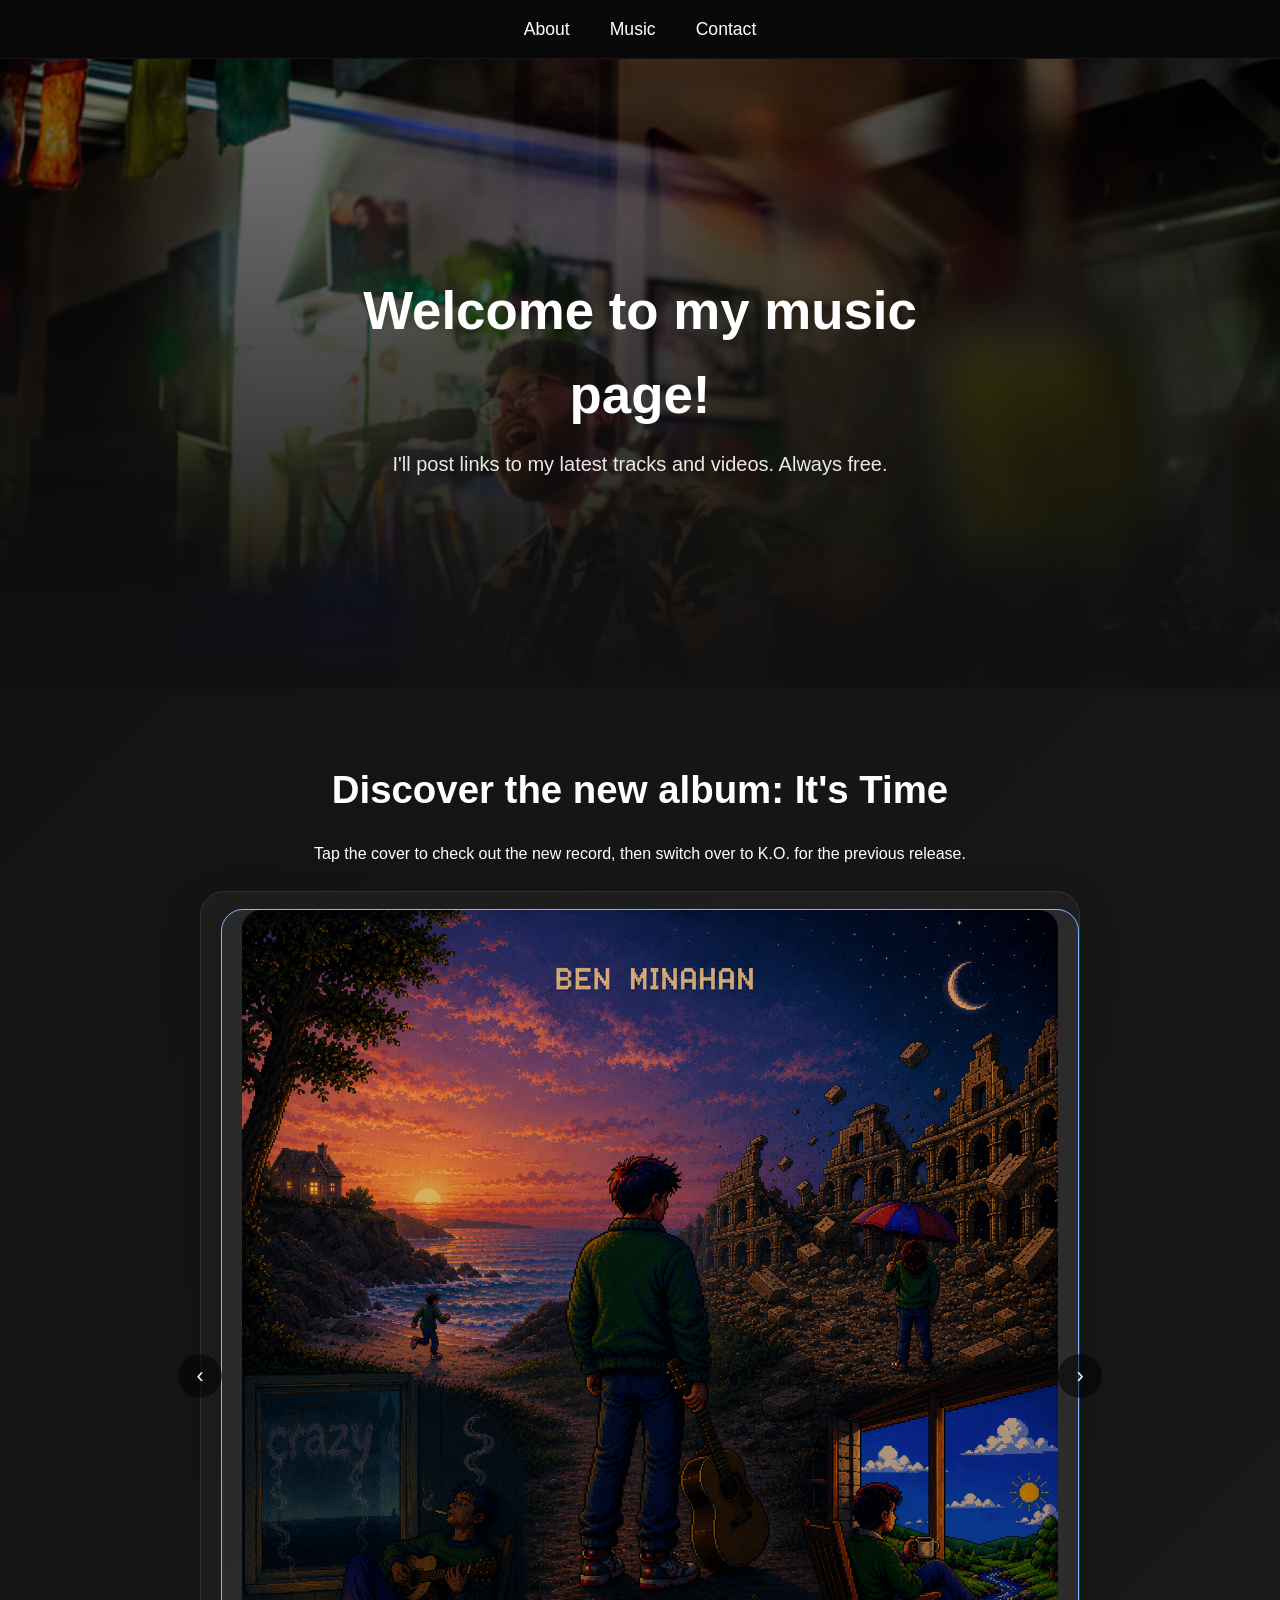
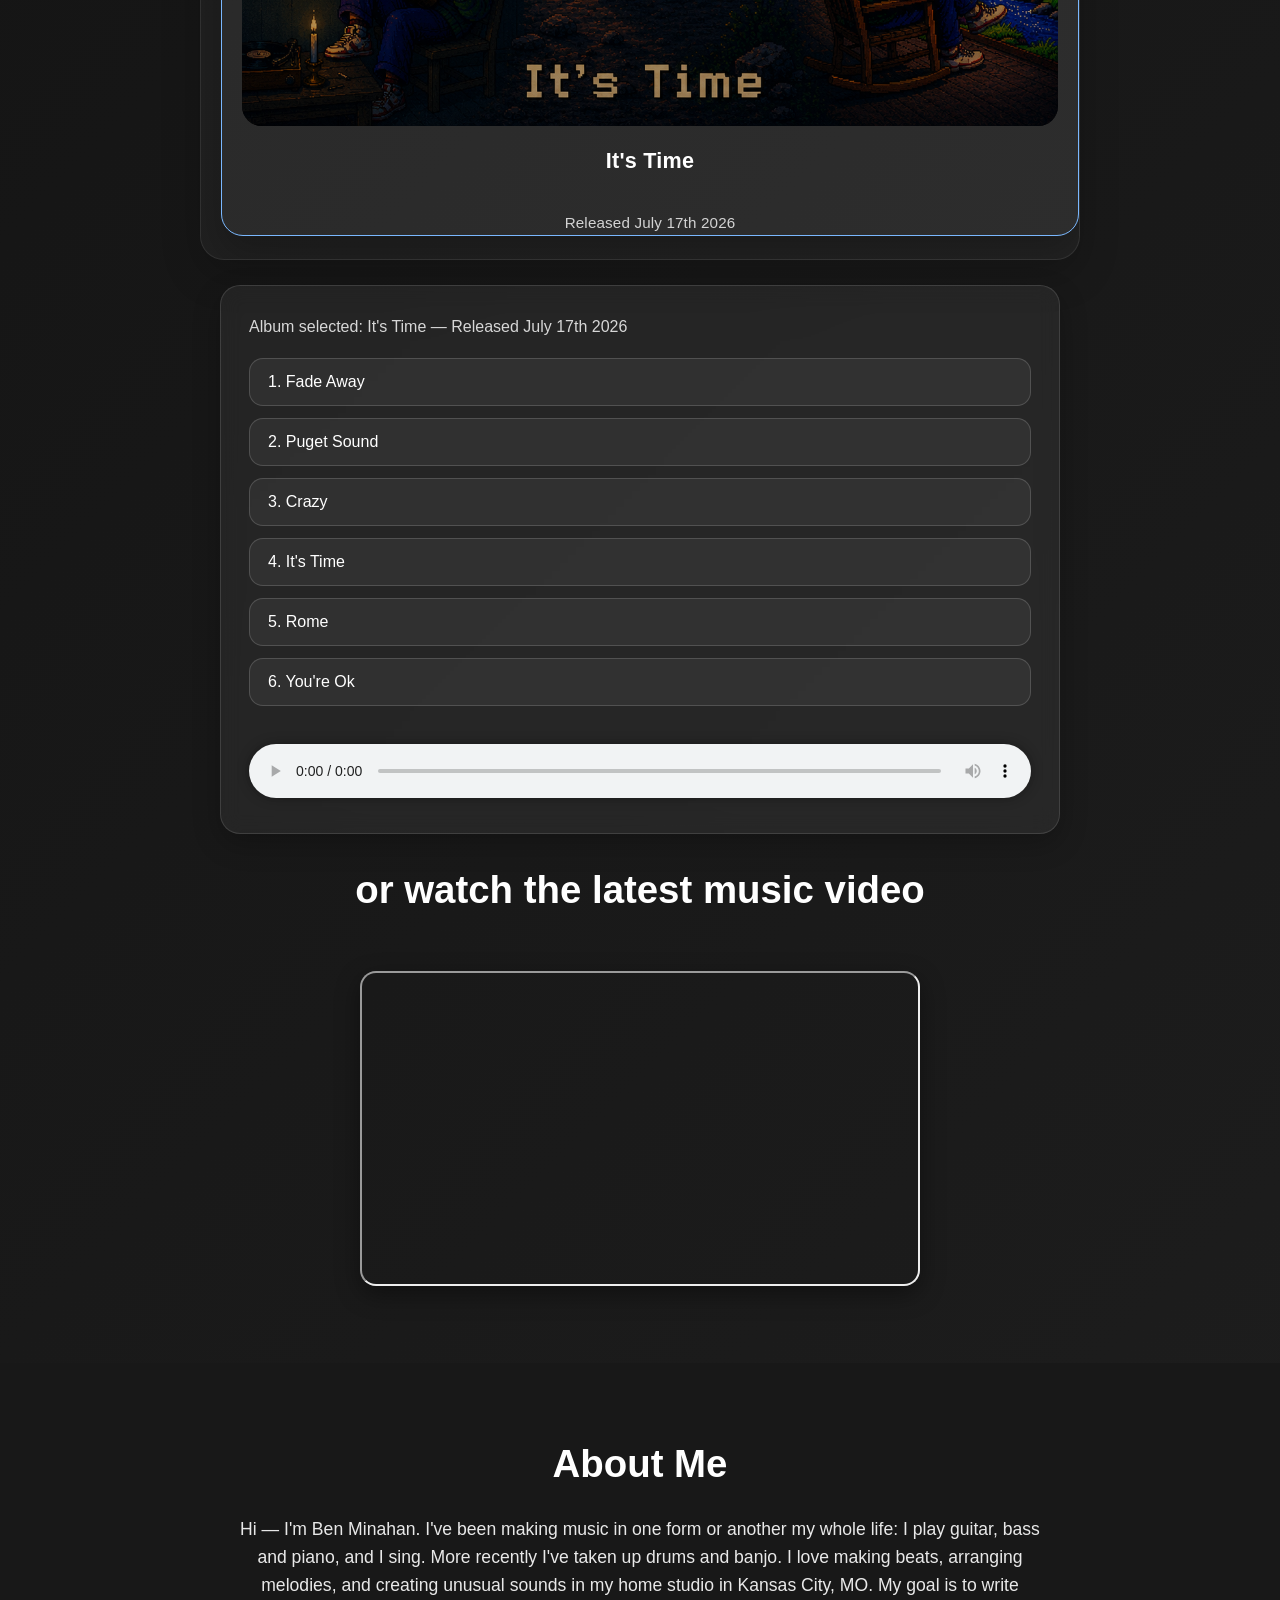
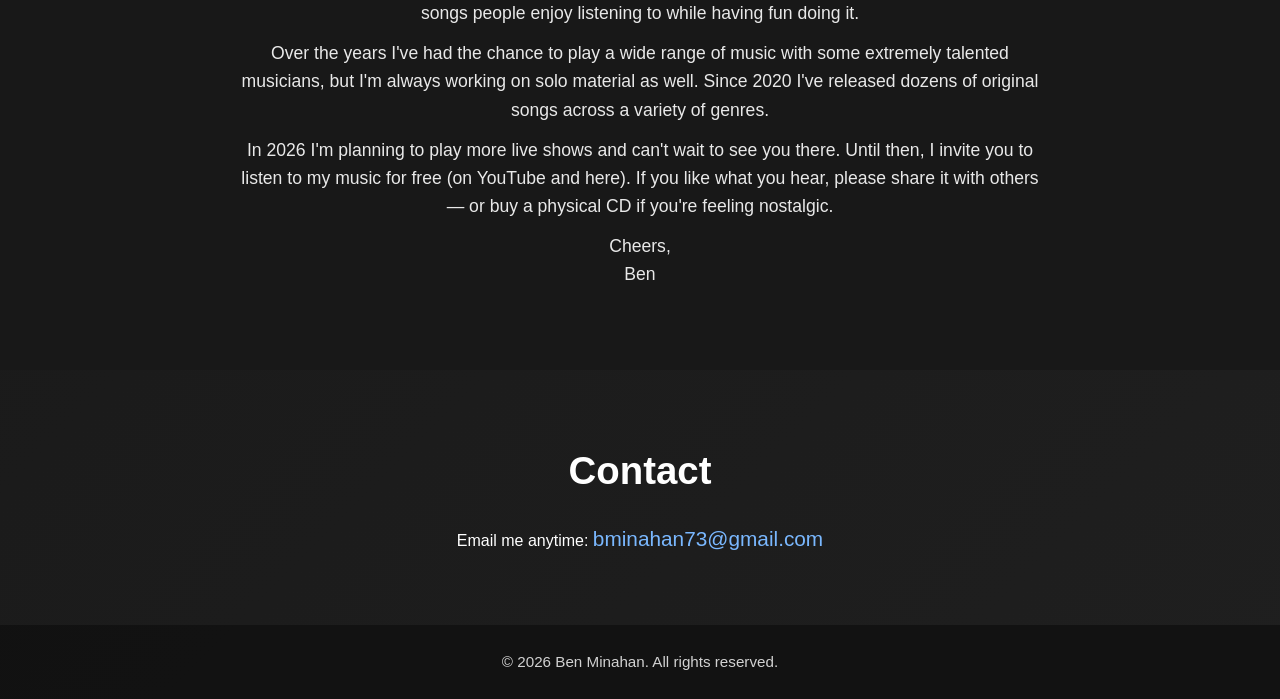
==== commit d123b9bc: "fixed dates" ====
--- a/index.html
+++ b/index.html
@@ -410,9 +410,9 @@
       <h2>About Me</h2>
       <p>Hi — I'm Ben Minahan. I've been making music in one form or another my whole life: I play guitar, bass and piano, and I sing. More recently I've taken up drums and banjo. I love making beats, arranging melodies, and creating unusual sounds in my home studio in Kansas City, MO. My goal is to write songs people enjoy listening to while having fun doing it.</p>
 
-      <p>Over the years I've had the chance to play a wide range of music with some extremely talented musicians, but I'm always working on solo material as well. Since 2020 I've released 16 original songs across a variety of genres.</p>
-
-      <p>In 2025 I'm planning to play more live shows and can't wait to see you there. Until then, I invite you to listen to my music for free (on YouTube and here). If you like what you hear, please share it with others — or buy a physical CD if you're feeling nostalgic.</p>
+      <p>Over the years I've had the chance to play a wide range of music with some extremely talented musicians, but I'm always working on solo material as well. Since 2020 I've released dozens of original songs across a variety of genres.</p>
+
+      <p>In 2026 I'm planning to play more live shows and can't wait to see you there. Until then, I invite you to listen to my music for free (on YouTube and here). If you like what you hear, please share it with others — or buy a physical CD if you're feeling nostalgic.</p>
 
       <p>Cheers,<br>Ben</p>
     </div>
@@ -424,7 +424,7 @@
   </section>
 
   <footer>
-    <p>&copy; 2025 Ben Minahan. All rights reserved.</p>
+    <p>&copy; 2026 Ben Minahan. All rights reserved.</p>
   </footer>
 
   <script>
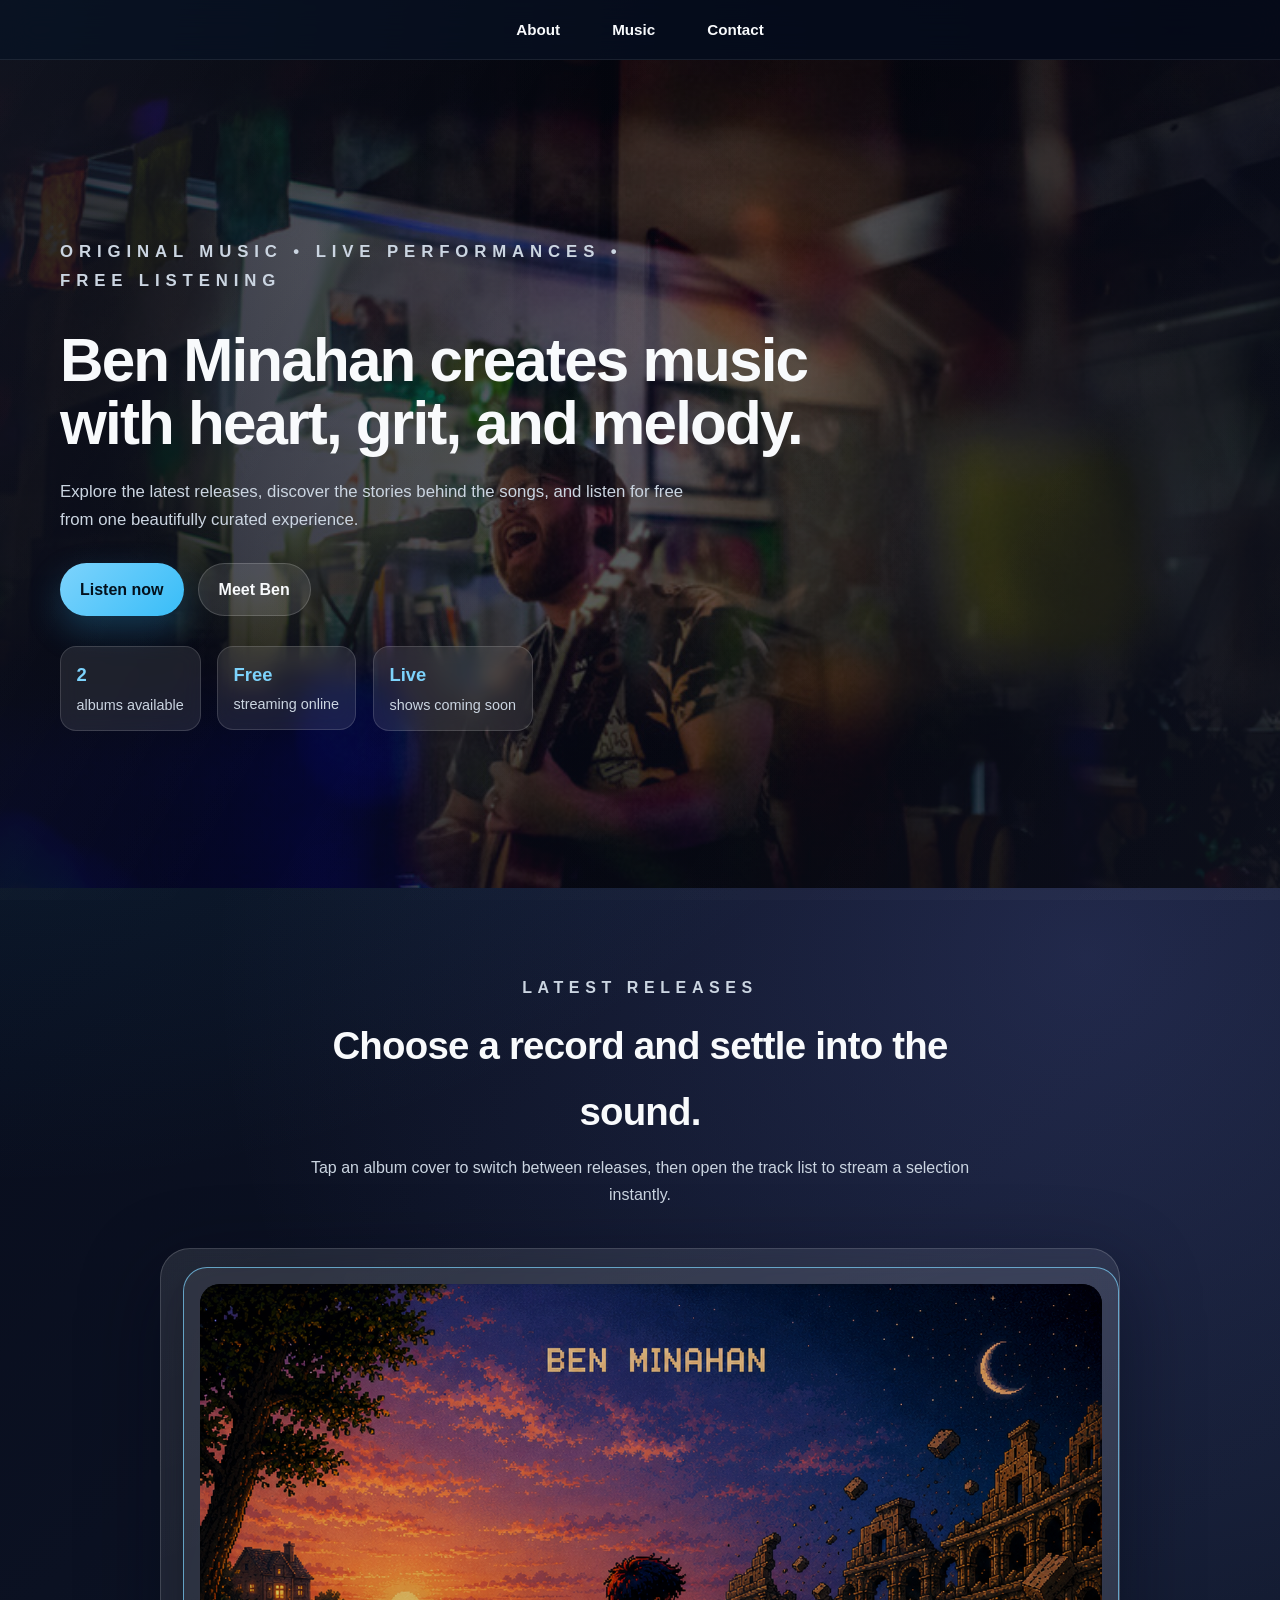
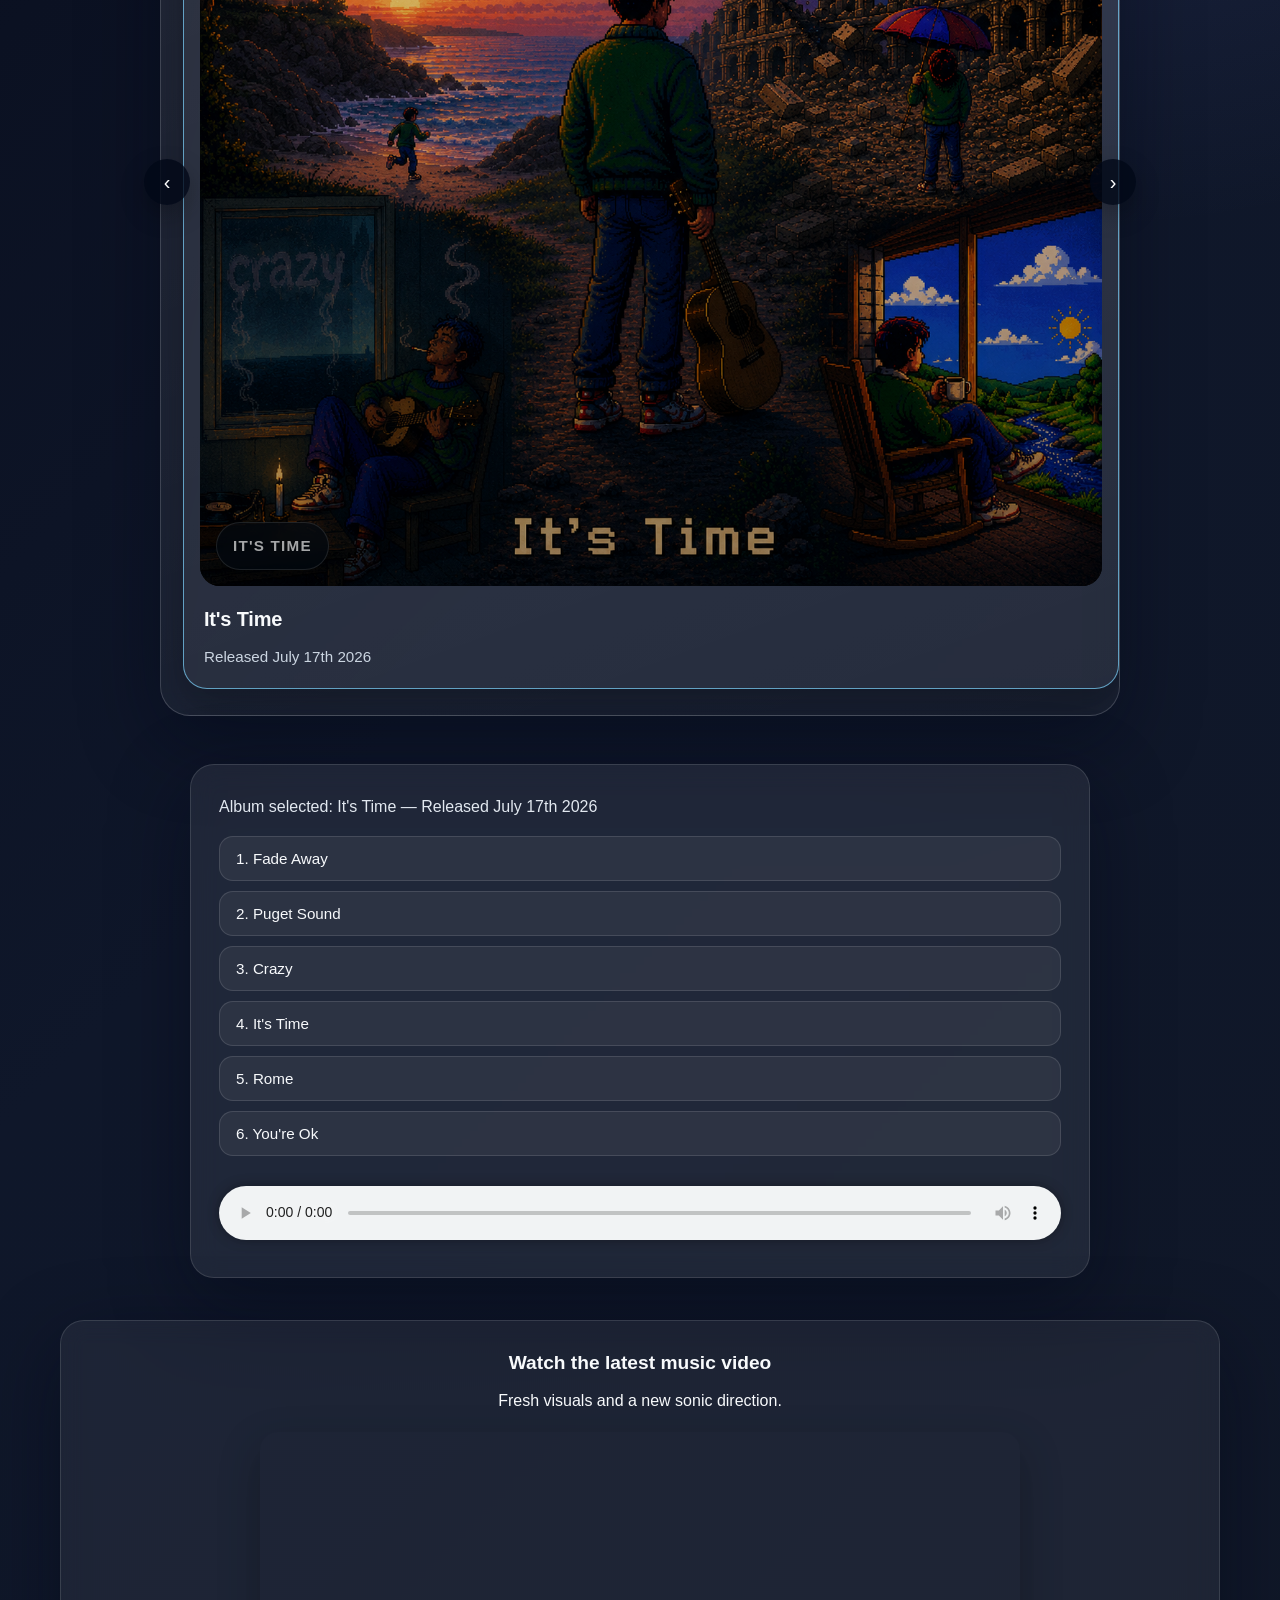
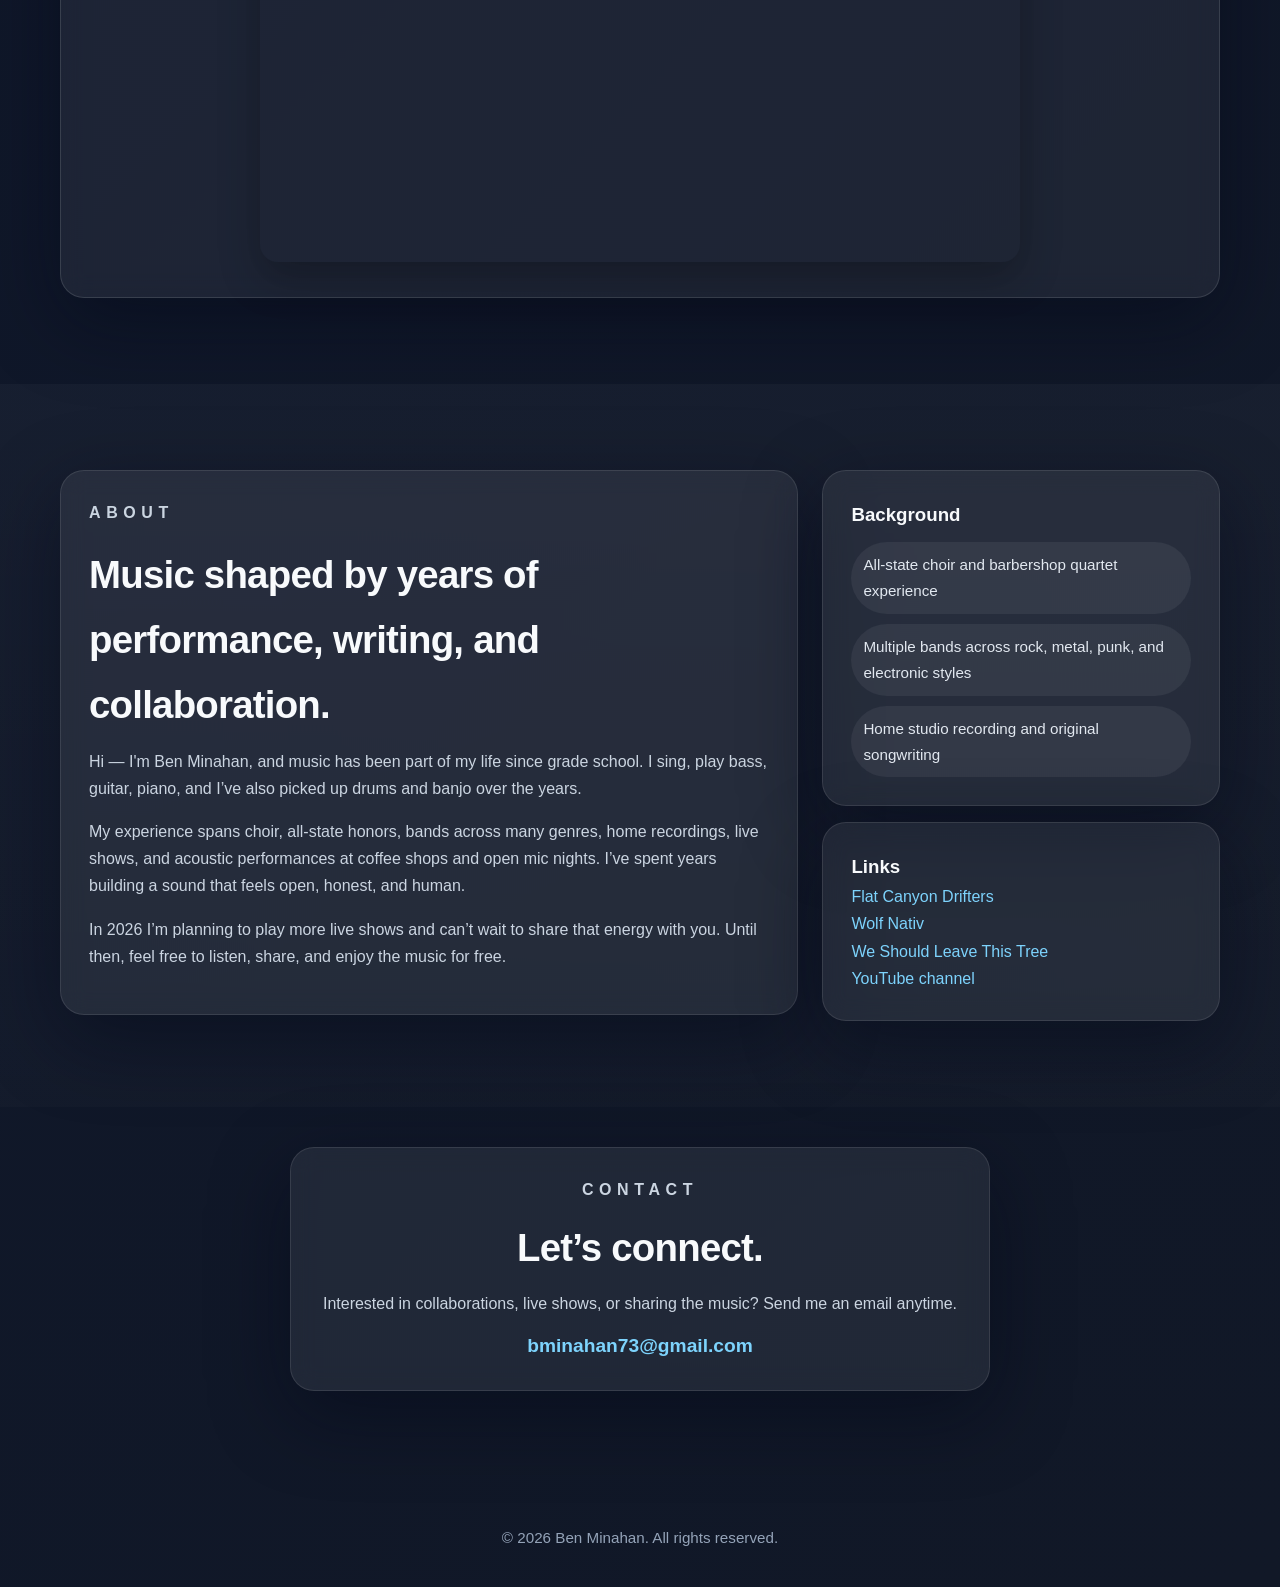
==== commit 1b950b19: "redesigned page" ====
--- a/index.html
+++ b/index.html
@@ -6,119 +6,250 @@
   <title>Ben Minahan Music - Official Website</title>
 
   <style>
-    /* Global Reset */
+    :root {
+      --bg: #050816;
+      --bg-soft: #0f172a;
+      --panel: rgba(255, 255, 255, 0.08);
+      --panel-strong: rgba(255, 255, 255, 0.12);
+      --text: #f8fafc;
+      --text-muted: #cbd5e1;
+      --accent: #7dd3fc;
+      --accent-strong: #38bdf8;
+      --border: rgba(255, 255, 255, 0.16);
+      --shadow: 0 24px 80px rgba(2, 6, 23, 0.45);
+    }
+
     * {
       margin: 0;
       padding: 0;
       box-sizing: border-box;
     }
 
+    html {
+      scroll-behavior: smooth;
+    }
+
     body {
-      font-family: "Inter", Arial, sans-serif;
-      background: linear-gradient(135deg, #111 0%, #1f1f1f 100%);
-      color: #fff;
-      line-height: 1.6;
+      font-family: "Inter", "Segoe UI", Arial, sans-serif;
+      background:
+        radial-gradient(circle at top left, rgba(56, 189, 248, 0.22), transparent 24%),
+        radial-gradient(circle at 85% 20%, rgba(129, 140, 248, 0.18), transparent 22%),
+        linear-gradient(135deg, var(--bg) 0%, var(--bg-soft) 45%, #111827 100%);
+      color: var(--text);
+      line-height: 1.7;
       overflow-x: hidden;
+      min-height: 100vh;
+    }
+
+    body::before {
+      content: "";
+      position: fixed;
+      inset: 0;
+      pointer-events: none;
+      background: linear-gradient(120deg, rgba(255,255,255,0.05), transparent 40%, rgba(255,255,255,0.03));
+      mix-blend-mode: screen;
     }
 
     .container {
-      width: min(90%, 1100px);
-      margin: auto;
-    }
-
-    /* Header */
+      width: min(92%, 1160px);
+      margin: 0 auto;
+    }
+
+    .eyebrow {
+      font-size: 0.8rem;
+      font-weight: 700;
+      letter-spacing: 0.35em;
+      text-transform: uppercase;
+      color: var(--accent);
+      margin-bottom: 12px;
+    }
+
     header {
       position: sticky;
       top: 0;
-      backdrop-filter: blur(12px);
-      background: rgba(0, 0, 0, 0.55);
-      padding: 15px 0;
-      z-index: 20;
-      border-bottom: 1px solid rgba(255, 255, 255, 0.06);
+      z-index: 30;
+      backdrop-filter: blur(16px);
+      background: rgba(5, 8, 22, 0.78);
+      border-bottom: 1px solid rgba(255, 255, 255, 0.08);
+    }
+
+    nav {
+      padding: 16px 0;
     }
 
     nav ul {
       display: flex;
       justify-content: center;
+      gap: 24px;
       list-style: none;
-      gap: 40px;
+      flex-wrap: wrap;
     }
 
     nav a {
-      color: #fff;
+      color: var(--text);
       text-decoration: none;
-      font-size: 1.1rem;
-      font-weight: 500;
-      padding-bottom: 4px;
-      transition: 0.25s ease;
+      font-size: 0.95rem;
+      font-weight: 600;
+      padding: 8px 14px;
+      border-radius: 999px;
+      transition: background 0.25s ease, color 0.25s ease;
     }
 
     nav a:hover {
-      color: #7ab8ff;
-      border-bottom: 2px solid #7ab8ff;
-    }
-
-    /* Hero Section */
+      background: rgba(125, 211, 252, 0.15);
+      color: var(--accent);
+    }
+
     .hero {
-      background: url('./img/me-music.jpg') center/cover no-repeat;
-      height: 70vh;
-      display: flex;
-      justify-content: center;
+      position: relative;
+      min-height: 92vh;
+      display: grid;
       align-items: center;
-      text-align: center;
-      padding: 0 20px;
-      position: relative;
+      padding: 90px 0 70px;
+    }
+
+    .hero::before {
+      content: "";
+      position: absolute;
+      inset: 0;
+      background: linear-gradient(90deg, rgba(5, 8, 22, 0.86) 0%, rgba(5, 8, 22, 0.42) 60%, rgba(5, 8, 22, 0.82) 100%), url('./img/me-music.jpg') center/cover no-repeat;
+      z-index: -2;
     }
 
     .hero::after {
       content: "";
       position: absolute;
       inset: 0;
-      background: linear-gradient(to bottom, rgba(0,0,0,0.5), #111);
+      background: linear-gradient(180deg, rgba(5, 8, 22, 0.1) 0%, rgba(5, 8, 22, 0.4) 100%);
+      z-index: -1;
     }
 
     .hero-content {
+      max-width: 760px;
+      display: grid;
+      gap: 22px;
+      padding: 32px 0;
+    }
+
+    .hero h1 {
+      font-size: clamp(2.4rem, 4.7vw, 4.2rem);
+      line-height: 1.05;
+      font-weight: 800;
+      letter-spacing: -0.03em;
+    }
+
+    .hero p {
+      font-size: 1.05rem;
+      color: var(--text-muted);
+      max-width: 640px;
+    }
+
+    .hero-actions {
+      display: flex;
+      gap: 14px;
+      flex-wrap: wrap;
+      margin-top: 6px;
+    }
+
+    .btn {
+      display: inline-flex;
+      align-items: center;
+      justify-content: center;
+      padding: 12px 20px;
+      border-radius: 999px;
+      text-decoration: none;
+      font-weight: 700;
+      transition: transform 0.2s ease, box-shadow 0.2s ease, background 0.2s ease;
+    }
+
+    .btn:hover {
+      transform: translateY(-2px);
+    }
+
+    .btn-primary {
+      background: linear-gradient(135deg, var(--accent), var(--accent-strong));
+      color: #03111d;
+      box-shadow: 0 14px 34px rgba(56, 189, 248, 0.25);
+    }
+
+    .btn-secondary {
+      color: var(--text);
+      background: rgba(255, 255, 255, 0.1);
+      border: 1px solid rgba(255, 255, 255, 0.16);
+    }
+
+    .hero-highlights {
+      display: flex;
+      gap: 16px;
+      flex-wrap: wrap;
+      margin-top: 8px;
+    }
+
+    .highlight-card {
+      background: rgba(255, 255, 255, 0.09);
+      border: 1px solid rgba(255, 255, 255, 0.14);
+      border-radius: 16px;
+      padding: 12px 16px;
+      min-width: 125px;
+      backdrop-filter: blur(10px);
+    }
+
+    .highlight-card strong {
+      display: block;
+      font-size: 1.15rem;
+      color: var(--accent);
+    }
+
+    .highlight-card span {
+      font-size: 0.9rem;
+      color: var(--text-muted);
+    }
+
+    section {
+      padding: 86px 0;
+    }
+
+    .section-heading {
+      text-align: center;
+      max-width: 720px;
+      margin: 0 auto 40px;
+    }
+
+    .section-heading h2,
+    .about-card h2,
+    .contact-card h2 {
+      font-size: clamp(1.9rem, 3vw, 2.7rem);
+      margin-bottom: 10px;
+      letter-spacing: -0.02em;
+    }
+
+    .section-heading p,
+    .about-card p,
+    .contact-card p {
+      color: var(--text-muted);
+      font-size: 1rem;
+    }
+
+    .music-layout {
+      display: grid;
+      gap: 24px;
+      align-items: start;
+    }
+
+    .carousel-wrapper {
       position: relative;
-      z-index: 2;
-      max-width: 700px;
-    }
-
-    .hero h2 {
-      font-size: 3.3rem;
-      font-weight: 700;
-      margin-bottom: 10px;
-    }
-
-    .hero p {
-      font-size: 1.25rem;
-      opacity: 0.9;
-    }
-
-    /* Section Titles */
-    h2 {
-      font-size: 2.4rem;
-      font-weight: 600;
-      margin-bottom: 20px;
-    }
-
-    /* Music Section */
-    .music {
-      padding: 70px 0;
-      text-align: center;
-    }
-
-    .carousel-wrapper {
-      margin: 25px auto 10px;
-      max-width: 880px;
-      position: relative;
+      margin: 0 auto;
+      max-width: 980px;
+      padding: 0 10px;
     }
 
     .carousel {
       overflow: hidden;
-      border-radius: 24px;
-      border: 1px solid rgba(255,255,255,0.08);
-      background: rgba(255,255,255,0.04);
-      box-shadow: 0 14px 40px rgba(0,0,0,0.20);
+      border-radius: 30px;
+      background: linear-gradient(160deg, rgba(255,255,255,0.1), rgba(255,255,255,0.04));
+      border: 1px solid var(--border);
+      box-shadow: var(--shadow);
+      backdrop-filter: blur(14px);
     }
 
     .carousel-track {
@@ -126,15 +257,15 @@
       gap: 20px;
       width: 200%;
       transition: transform 0.4s ease;
-      padding: 20px;
+      padding: 22px;
     }
 
     .album-card {
       flex: 0 0 50%;
       min-width: 50%;
-      border-radius: 22px;
+      border-radius: 24px;
       border: 1px solid rgba(255,255,255,0.12);
-      background: rgba(255,255,255,0.05);
+      background: rgba(255,255,255,0.06);
       cursor: pointer;
       overflow: hidden;
       transition: transform 0.3s ease, border-color 0.3s ease, box-shadow 0.3s ease;
@@ -142,16 +273,16 @@
 
     .album-card:hover,
     .album-card.active {
-      transform: translateY(-3px);
-      border-color: #7ab8ff;
-      box-shadow: 0 18px 35px rgba(0,0,0,0.2);
+      transform: translateY(-4px);
+      border-color: rgba(125, 211, 252, 0.7);
+      box-shadow: 0 18px 44px rgba(0, 0, 0, 0.24);
     }
 
     .album-art {
       aspect-ratio: 1 / 1;
       min-height: 320px;
-      width: calc(100% - 40px);
-      margin: 0 auto;
+      width: calc(100% - 32px);
+      margin: 16px auto 0;
       position: relative;
       border-radius: 20px;
       overflow: hidden;
@@ -166,44 +297,42 @@
       display: block;
     }
 
-    .album-release {
-      margin: 10px 20px 0;
-      color: #d3d3d3;
-      font-size: 0.95rem;
-      letter-spacing: 0.01em;
-    }
-
-    .album-art-time,
-    .album-art-ko {
-      position: relative;
-    }
-
     .album-art-time::after,
     .album-art-ko::after {
       content: "";
       position: absolute;
       inset: 0;
-      background: linear-gradient(180deg, rgba(0,0,0,0.05) 0%, rgba(0,0,0,0.32) 100%);
+      background: linear-gradient(180deg, rgba(0,0,0,0.06) 0%, rgba(0,0,0,0.35) 100%);
       pointer-events: none;
     }
 
     .album-label {
+      position: absolute;
+      left: 16px;
+      bottom: 16px;
       display: inline-block;
-      padding: 16px 22px;
+      padding: 10px 16px;
       border-radius: 999px;
-      font-size: 1.15rem;
+      font-size: 0.95rem;
       font-weight: 700;
-      letter-spacing: 0.04em;
+      letter-spacing: 0.08em;
       text-transform: uppercase;
-      box-shadow: 0 10px 30px rgba(0,0,0,0.25);
+      box-shadow: 0 10px 24px rgba(0, 0, 0, 0.25);
       border: 1px solid rgba(255,255,255,0.16);
-      background: rgba(0,0,0,0.18);
+      background: rgba(3, 13, 24, 0.72);
+      backdrop-filter: blur(8px);
     }
 
     .album-card h3 {
-      padding: 18px 20px 22px;
-      font-size: 1.35rem;
-      letter-spacing: 0.01em;
+      padding: 16px 20px 8px;
+      font-size: 1.25rem;
+      letter-spacing: -0.01em;
+    }
+
+    .album-release {
+      padding: 0 20px 18px;
+      color: #cbd5e1;
+      font-size: 0.95rem;
     }
 
     .carousel-nav {
@@ -211,45 +340,47 @@
       top: 50%;
       transform: translateY(-50%);
       border: none;
-      width: 44px;
-      height: 44px;
+      width: 46px;
+      height: 46px;
       border-radius: 50%;
-      background: rgba(0,0,0,0.55);
+      background: rgba(2, 8, 23, 0.8);
       color: #fff;
       cursor: pointer;
-      font-size: 1.35rem;
+      font-size: 1.25rem;
       z-index: 2;
-      transition: background 0.2s ease;
+      transition: background 0.2s ease, transform 0.2s ease;
+      box-shadow: 0 10px 24px rgba(0,0,0,0.25);
     }
 
     .carousel-nav:hover {
-      background: rgba(0,0,0,0.75);
+      background: rgba(2, 8, 23, 0.95);
+      transform: translateY(-50%) scale(1.04);
     }
 
     .carousel-nav.prev {
-      left: -22px;
+      left: -6px;
     }
 
     .carousel-nav.next {
-      right: -22px;
+      right: -6px;
     }
 
     .album-player-panel {
-      margin: 25px auto;
+      margin: 24px auto 0;
       padding: 28px;
-      width: min(90%, 840px);
-      background: rgba(255,255,255,0.06);
-      border-radius: 20px;
-      backdrop-filter: blur(10px);
+      width: min(100%, 900px);
+      background: rgba(255,255,255,0.07);
+      border-radius: 24px;
+      backdrop-filter: blur(14px);
       border: 1px solid rgba(255,255,255,0.12);
-      box-shadow: 0 10px 28px rgba(0,0,0,0.24);
+      box-shadow: var(--shadow);
       text-align: left;
     }
 
     .album-details {
       font-size: 1rem;
-      color: #d7d7d7;
-      margin-bottom: 18px;
+      color: #e2e8f0;
+      margin-bottom: 16px;
       min-height: 24px;
     }
 
@@ -258,25 +389,25 @@
       padding: 0;
       margin: 0;
       display: grid;
-      gap: 12px;
+      gap: 10px;
     }
 
     .track-btn {
       width: 100%;
-      border: 1px solid rgba(255,255,255,0.16);
+      border: 1px solid rgba(255,255,255,0.12);
       border-radius: 14px;
-      padding: 14px 18px;
-      background: rgba(255,255,255,0.05);
-      color: #fff;
-      font-size: 1rem;
+      padding: 13px 16px;
+      background: rgba(255,255,255,0.06);
+      color: var(--text);
+      font-size: 0.95rem;
       cursor: pointer;
       text-align: left;
       transition: background 0.25s ease, border-color 0.25s ease;
     }
 
     .track-btn:hover:not(:disabled) {
-      background: rgba(255,255,255,0.12);
-      border-color: #7ab8ff;
+      background: rgba(125, 211, 252, 0.12);
+      border-color: rgba(125, 211, 252, 0.45);
     }
 
     .track-btn:disabled,
@@ -286,60 +417,165 @@
     }
 
     .track-message {
-      margin-top: 16px;
-      color: #ccc;
-      font-size: 0.99rem;
+      margin-top: 14px;
+      color: #cbd5e1;
+      font-size: 0.95rem;
     }
 
     audio {
       width: 100%;
-      margin-top: 22px;
+      margin-top: 16px;
       filter: drop-shadow(0 0 6px rgba(0,0,0,0.35));
     }
 
+    .video-card {
+      margin: 42px auto 0;
+      padding: 26px;
+      border-radius: 24px;
+      background: rgba(255,255,255,0.06);
+      border: 1px solid rgba(255,255,255,0.12);
+      backdrop-filter: blur(12px);
+      box-shadow: var(--shadow);
+      text-align: center;
+    }
+
+    .video-card h3 {
+      margin-bottom: 8px;
+      font-size: 1.2rem;
+    }
+
     iframe {
-      border-radius: 16px;
-      margin-top: 30px;
-      box-shadow: 0 8px 25px rgba(0,0,0,0.4);
-    }
-
-    /* About Section */
+      width: 100%;
+      max-width: 760px;
+      height: min(46vw, 430px);
+      border: 0;
+      border-radius: 18px;
+      margin-top: 18px;
+      box-shadow: 0 16px 40px rgba(0,0,0,0.28);
+    }
+
     .about {
-      padding: 70px 0;
+      background: linear-gradient(180deg, rgba(255,255,255,0.03), rgba(255,255,255,0.015));
+    }
+
+    .about-grid {
+      display: grid;
+      gap: 24px;
+      grid-template-columns: 1.3fr 0.7fr;
+      align-items: start;
+    }
+
+    .about-card, .about-panel, .contact-card {
+      background: rgba(255,255,255,0.07);
+      border: 1px solid rgba(255,255,255,0.1);
+      border-radius: 24px;
+      padding: 28px;
+      box-shadow: var(--shadow);
+      backdrop-filter: blur(12px);
+    }
+
+    .about-card p {
+      margin-bottom: 16px;
+    }
+
+    .about-card a,
+    .about-panel a,
+    .contact-card a {
+      color: var(--accent);
+      text-decoration: none;
+    }
+
+    .about-card a:hover,
+    .about-panel a:hover,
+    .contact-card a:hover {
+      text-decoration: underline;
+    }
+
+    .chip-list {
+      list-style: none;
+      display: grid;
+      gap: 10px;
+      margin-top: 12px;
+    }
+
+    .chip-list li {
+      padding: 10px 12px;
+      border-radius: 999px;
+      background: rgba(255,255,255,0.06);
+      color: #e2e8f0;
+      font-size: 0.95rem;
+    }
+
+    .about-panel + .about-panel {
+      margin-top: 16px;
+    }
+
+    .contact {
+      padding-top: 40px;
+      padding-bottom: 110px;
+    }
+
+    .contact-card {
       text-align: center;
-      background: #181818;
-    }
-
-    .about p {
-      max-width: 800px;
-      margin: 12px auto;
-      opacity: 0.9;
-      font-size: 1.1rem;
-    }
-
-    /* Contact Section */
-    .contact {
-      padding: 70px 0;
+      max-width: 700px;
+      margin: 0 auto;
+    }
+
+    .contact-card a {
+      display: inline-block;
+      margin-top: 12px;
+      font-size: 1.2rem;
+      font-weight: 600;
+    }
+
+    footer {
+      padding: 24px 0 36px;
       text-align: center;
-    }
-
-    .contact a {
-      color: #7ab8ff;
-      font-size: 1.3rem;
-      text-decoration: none;
-    }
-
-    .contact a:hover {
-      text-decoration: underline;
-    }
-
-    /* Footer */
-    footer {
-      padding: 25px 0;
-      background: #101010;
-      text-align: center;
+      color: #94a3b8;
       font-size: 0.95rem;
-      opacity: 0.8;
+    }
+
+    @media (max-width: 800px) {
+      .about-grid {
+        grid-template-columns: 1fr;
+      }
+
+      .hero {
+        min-height: auto;
+        padding-top: 70px;
+      }
+
+      .album-card {
+        flex-basis: 100%;
+        min-width: 100%;
+      }
+
+      .carousel-track {
+        width: 100%;
+      }
+    }
+
+    @media (max-width: 600px) {
+      section {
+        padding: 70px 0;
+      }
+
+      .hero-content {
+        padding: 18px 0;
+      }
+
+      .album-player-panel,
+      .video-card,
+      .about-card,
+      .about-panel,
+      .contact-card {
+        padding: 22px;
+      }
+
+      .carousel-nav {
+        width: 40px;
+        height: 40px;
+      }
     }
   </style>
 </head>
@@ -355,73 +591,129 @@
     </nav>
   </header>
 
-  <section class="hero">
-    <div class="hero-content">
-      <h2>Welcome to my music page!</h2>
-      <p>I'll post links to my latest tracks and videos. Always free.</p>
-    </div>
-  </section>
-
-  <section id="music" class="music">
-    <h2>Discover the new album: It's Time</h2>
-    <p>Tap the cover to check out the new record, then switch over to K.O. for the previous release.</p>
-
-    <div class="carousel-wrapper">
-      <button class="carousel-nav prev" id="carouselPrev" aria-label="Previous album">‹</button>
-      <div class="carousel">
-        <div class="carousel-track" id="carouselTrack">
-          <article class="album-card active" data-album="its-time">
-            <div class="album-art album-art-time">
-              <img class="album-art-image" src="img/Its_Time_Album_Art.png" alt="It's Time album art" loading="lazy" />
-              <span class="album-label">It's Time</span>
+  <main>
+    <section class="hero">
+      <div class="container">
+        <div class="hero-content">
+          <p class="eyebrow">Original music • live performances • free listening</p>
+          <h1>Ben Minahan creates music with heart, grit, and melody.</h1>
+          <p>Explore the latest releases, discover the stories behind the songs, and listen for free from one beautifully curated experience.</p>
+          <div class="hero-actions">
+            <a class="btn btn-primary" href="#music">Listen now</a>
+            <a class="btn btn-secondary" href="#about">Meet Ben</a>
+          </div>
+          <div class="hero-highlights">
+            <div class="highlight-card">
+              <strong>2</strong>
+              <span>albums available</span>
             </div>
-            <h3>It's Time</h3>
-            <p class="album-release">Released July 17th 2026</p>
-          </article>
-          <article class="album-card" data-album="ko">
-            <div class="album-art album-art-ko">
-              <img class="album-art-image" src="img/KO_Album_Art.png" alt="K.O. album art" loading="lazy" />
-              <span class="album-label">K.O.</span>
+            <div class="highlight-card">
+              <strong>Free</strong>
+              <span>streaming online</span>
             </div>
-            <h3>K.O.</h3>
-            <p class="album-release">Released March 1st 2023</p>
-          </article>
+            <div class="highlight-card">
+              <strong>Live</strong>
+              <span>shows coming soon</span>
+            </div>
+          </div>
         </div>
       </div>
-      <button class="carousel-nav next" id="carouselNext" aria-label="Next album">›</button>
-    </div>
-
-    <div class="album-player-panel">
-      <div class="album-details" id="albumDetails">Album selected: K.O.</div>
-      <ul class="track-list" id="trackList"></ul>
-      <p class="track-message" id="trackMessage"></p>
-      <audio id="audioPlayer" controls></audio>
-    </div>
-
-    <h2>or watch the latest music video</h2>
-    <iframe width="560" height="315"
-      src="https://www.youtube.com/embed/m8lIulP25Xk?si=ZqQTw4-spLKIsYto"
-      allowfullscreen>
-    </iframe>
-  </section>
-
-  <section id="about" class="about">
-    <div class="container">
-      <h2>About Me</h2>
-      <p>Hi — I'm Ben Minahan. I've been making music in one form or another my whole life: I play guitar, bass and piano, and I sing. More recently I've taken up drums and banjo. I love making beats, arranging melodies, and creating unusual sounds in my home studio in Kansas City, MO. My goal is to write songs people enjoy listening to while having fun doing it.</p>
-
-      <p>Over the years I've had the chance to play a wide range of music with some extremely talented musicians, but I'm always working on solo material as well. Since 2020 I've released dozens of original songs across a variety of genres.</p>
-
-      <p>In 2026 I'm planning to play more live shows and can't wait to see you there. Until then, I invite you to listen to my music for free (on YouTube and here). If you like what you hear, please share it with others — or buy a physical CD if you're feeling nostalgic.</p>
-
-      <p>Cheers,<br>Ben</p>
-    </div>
-  </section>
-
-  <section id="contact" class="contact">
-    <h2>Contact</h2>
-    <p>Email me anytime: <a href="mailto:bminahan73@gmail.com">bminahan73@gmail.com</a></p>
-  </section>
+    </section>
+
+    <section id="music" class="music">
+      <div class="container">
+        <div class="section-heading">
+          <p class="eyebrow">Latest releases</p>
+          <h2>Choose a record and settle into the sound.</h2>
+          <p>Tap an album cover to switch between releases, then open the track list to stream a selection instantly.</p>
+        </div>
+
+        <div class="music-layout">
+          <div class="carousel-wrapper">
+            <button class="carousel-nav prev" id="carouselPrev" aria-label="Previous album">‹</button>
+            <div class="carousel">
+              <div class="carousel-track" id="carouselTrack">
+                <article class="album-card active" data-album="its-time">
+                  <div class="album-art album-art-time">
+                    <img class="album-art-image" src="img/Its_Time_Album_Art.png" alt="It's Time album art" loading="lazy" />
+                    <span class="album-label">It's Time</span>
+                  </div>
+                  <h3>It's Time</h3>
+                  <p class="album-release">Released July 17th 2026</p>
+                </article>
+                <article class="album-card" data-album="ko">
+                  <div class="album-art album-art-ko">
+                    <img class="album-art-image" src="img/KO_Album_Art.png" alt="K.O. album art" loading="lazy" />
+                    <span class="album-label">K.O.</span>
+                  </div>
+                  <h3>K.O.</h3>
+                  <p class="album-release">Released March 1st 2023</p>
+                </article>
+              </div>
+            </div>
+            <button class="carousel-nav next" id="carouselNext" aria-label="Next album">›</button>
+          </div>
+
+          <div class="album-player-panel">
+            <div class="album-details" id="albumDetails">Album selected: K.O.</div>
+            <ul class="track-list" id="trackList"></ul>
+            <p class="track-message" id="trackMessage"></p>
+            <audio id="audioPlayer" controls></audio>
+          </div>
+        </div>
+
+        <div class="video-card">
+          <h3>Watch the latest music video</h3>
+          <p>Fresh visuals and a new sonic direction.</p>
+          <iframe
+            src="https://www.youtube.com/embed/m8lIulP25Xk?si=ZqQTw4-spLKIsYto"
+            allowfullscreen>
+          </iframe>
+        </div>
+      </div>
+    </section>
+
+    <section id="about" class="about">
+      <div class="container about-grid">
+        <div class="about-card">
+          <p class="eyebrow">About</p>
+          <h2>Music shaped by years of performance, writing, and collaboration.</h2>
+          <p>Hi — I'm Ben Minahan, and music has been part of my life since grade school. I sing, play bass, guitar, piano, and I’ve also picked up drums and banjo over the years.</p>
+          <p>My experience spans choir, all-state honors, bands across many genres, home recordings, live shows, and acoustic performances at coffee shops and open mic nights. I’ve spent years building a sound that feels open, honest, and human.</p>
+          <p>In 2026 I’m planning to play more live shows and can’t wait to share that energy with you. Until then, feel free to listen, share, and enjoy the music for free.</p>
+        </div>
+
+        <div class="about-sidebar">
+          <div class="about-panel">
+            <h3>Background</h3>
+            <ul class="chip-list">
+              <li>All-state choir and barbershop quartet experience</li>
+              <li>Multiple bands across rock, metal, punk, and electronic styles</li>
+              <li>Home studio recording and original songwriting</li>
+            </ul>
+          </div>
+          <div class="about-panel">
+            <h3>Links</h3>
+            <p><a href="https://sixstringmusicstudios.com/flat-canyon-drifters" target="_blank" rel="noopener noreferrer">Flat Canyon Drifters</a></p>
+            <p><a href="https://wolfnativ.bandcamp.com/album/origins" target="_blank" rel="noopener noreferrer">Wolf Nativ</a></p>
+            <p><a href="https://www.youtube.com/@weshouldleavethistree6694" target="_blank" rel="noopener noreferrer">We Should Leave This Tree</a></p>
+            <p><a href="https://www.youtube.com/@benminahanmusic635" target="_blank" rel="noopener noreferrer">YouTube channel</a></p>
+          </div>
+        </div>
+      </div>
+    </section>
+
+    <section id="contact" class="contact">
+      <div class="container">
+        <div class="contact-card">
+          <p class="eyebrow">Contact</p>
+          <h2>Let’s connect.</h2>
+          <p>Interested in collaborations, live shows, or sharing the music? Send me an email anytime.</p>
+          <a href="mailto:bminahan73@gmail.com">bminahan73@gmail.com</a>
+        </div>
+      </div>
+    </section>
+  </main>
 
   <footer>
     <p>&copy; 2026 Ben Minahan. All rights reserved.</p>
